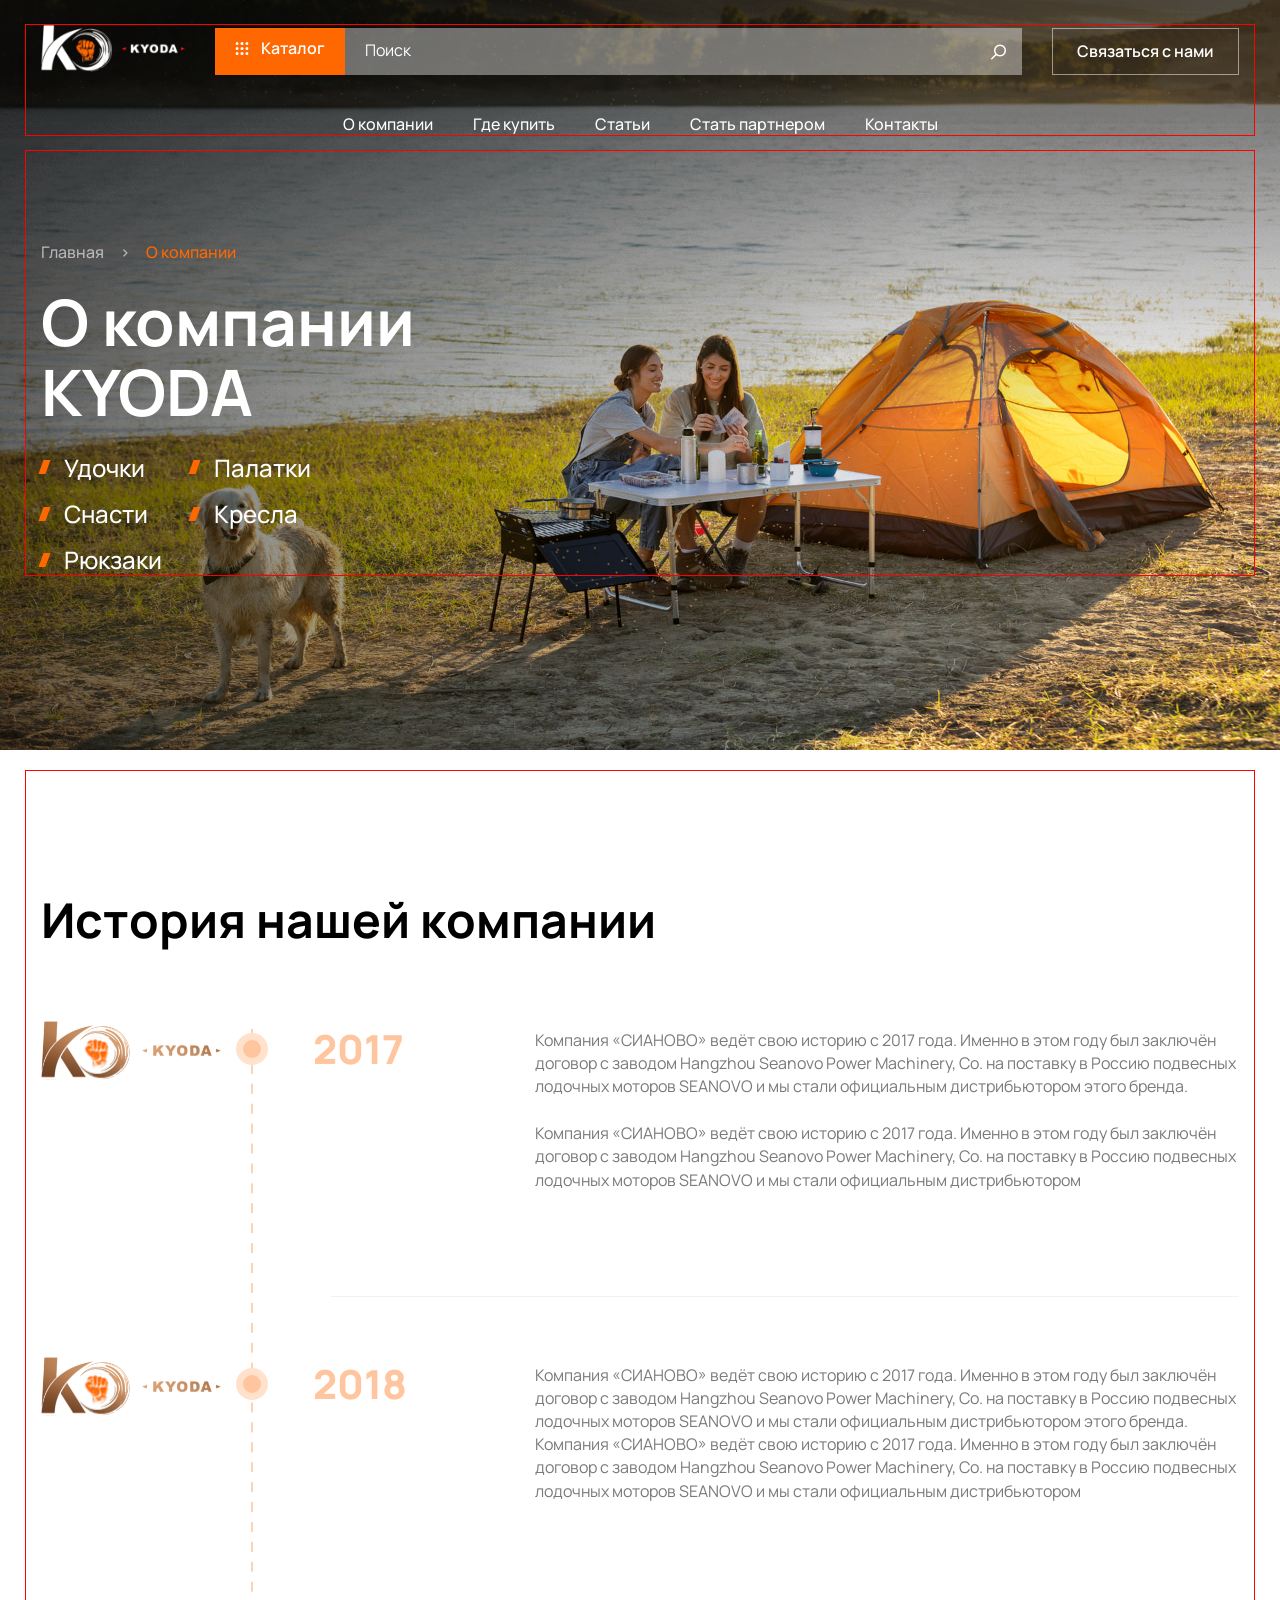
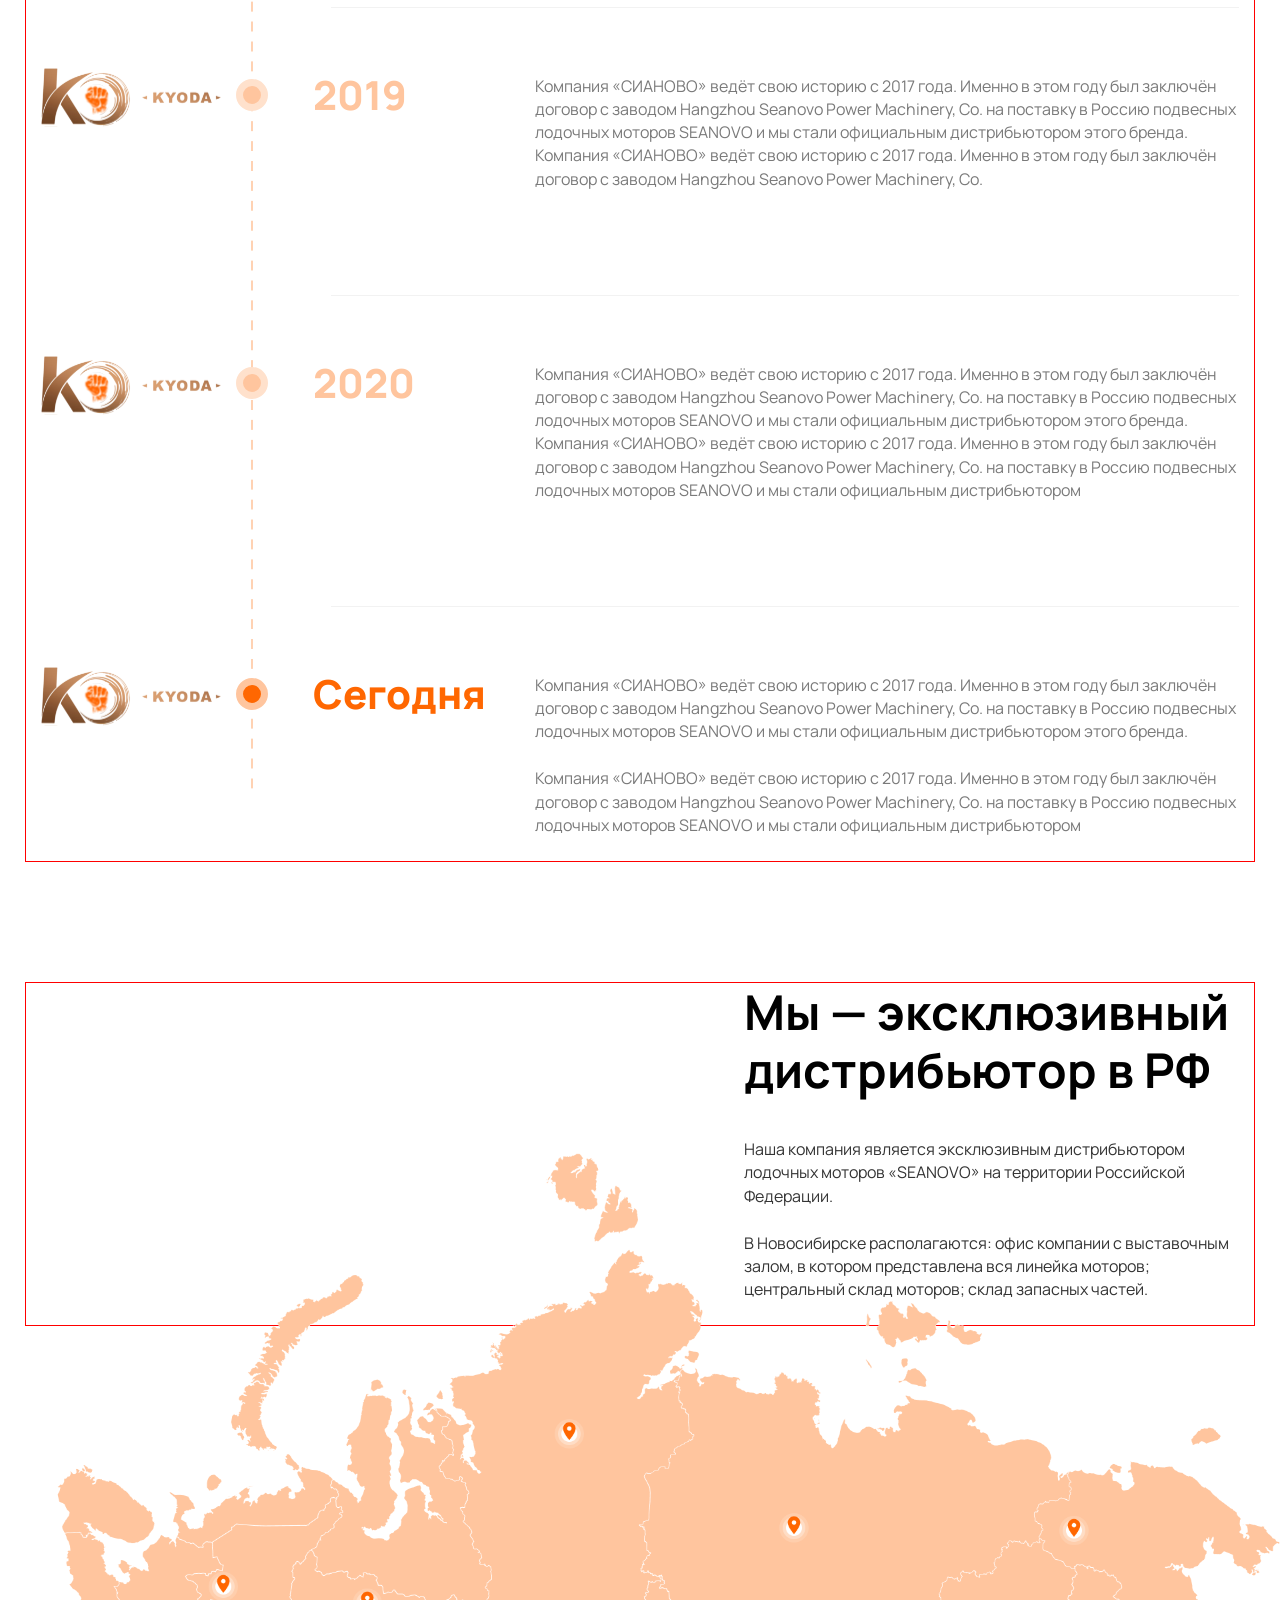
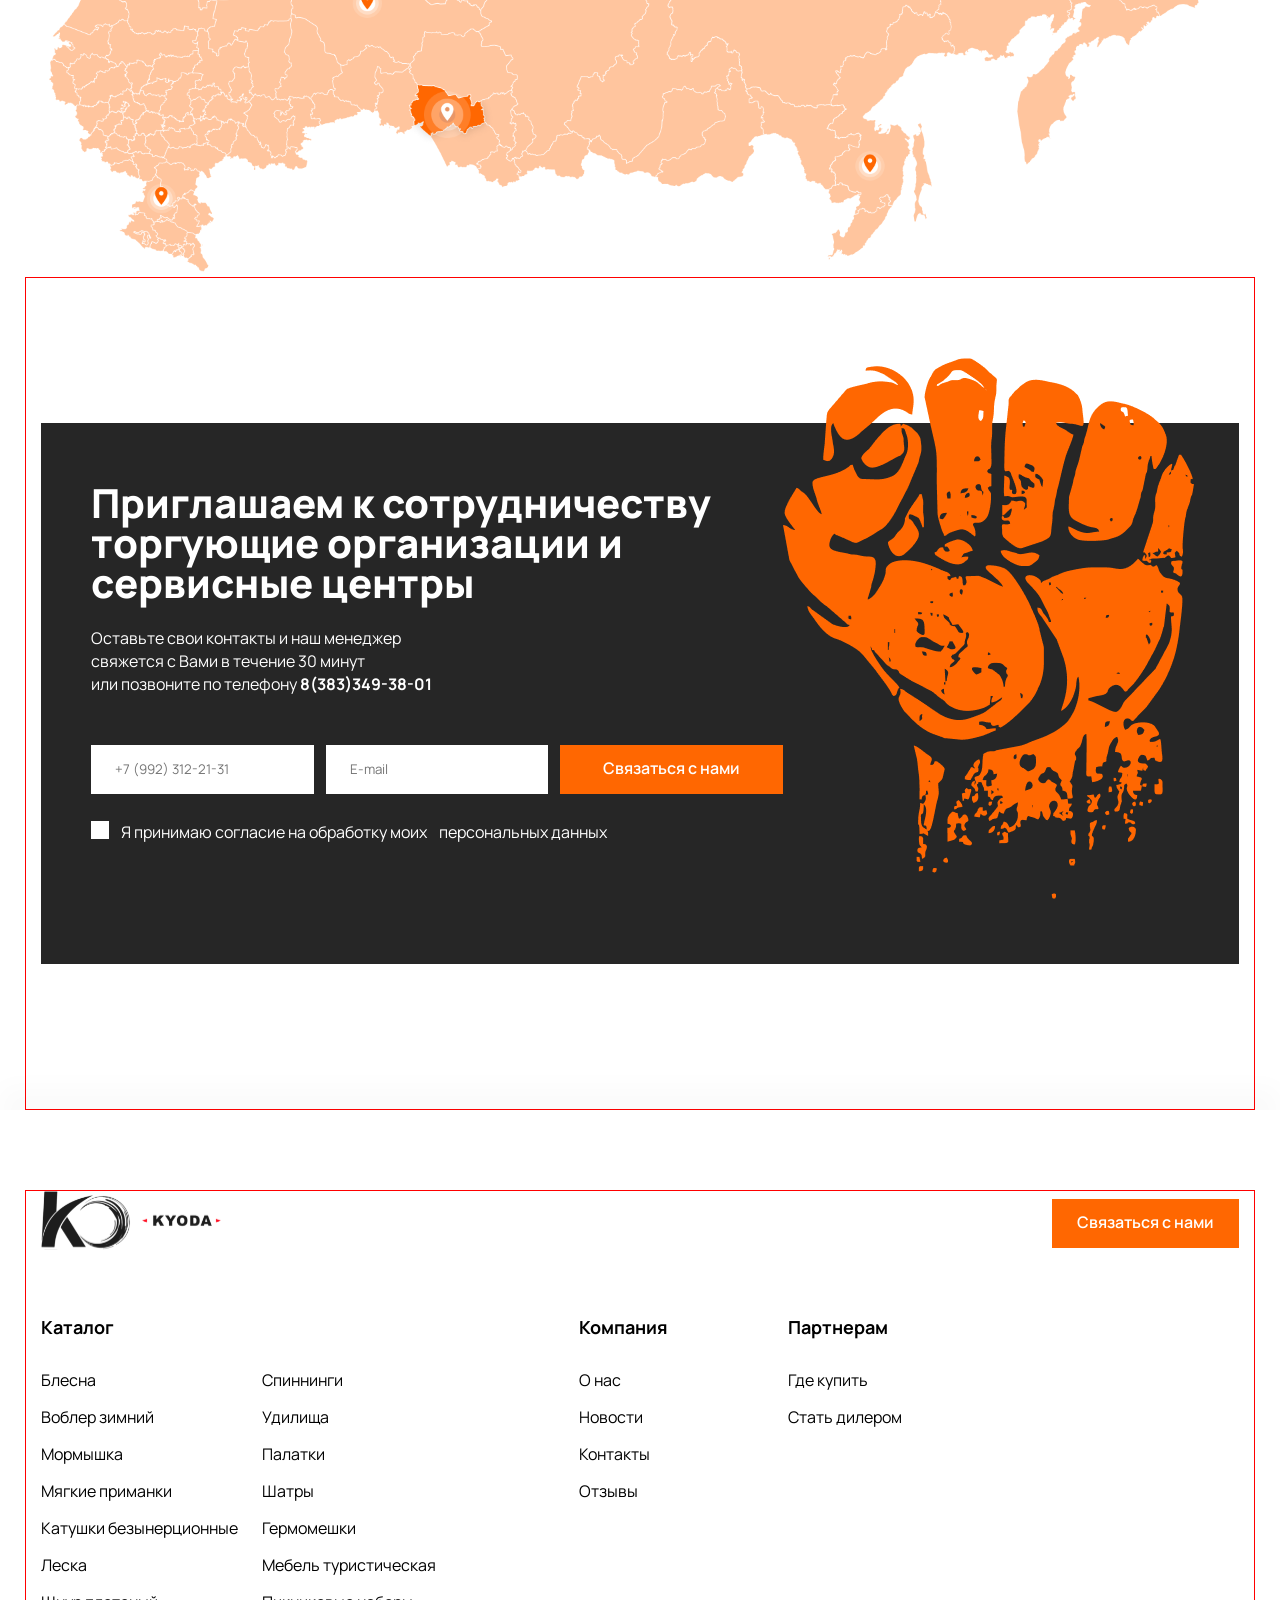
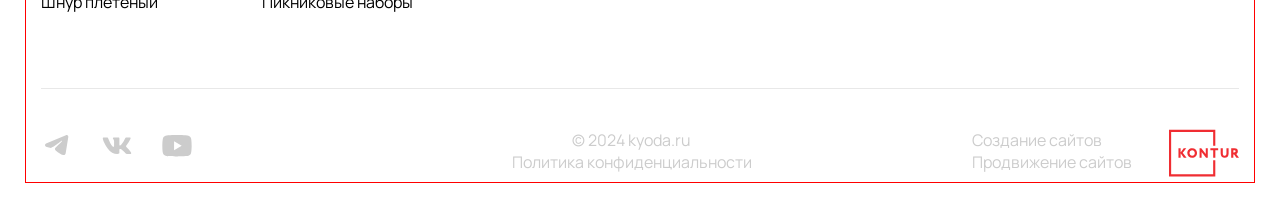
==== about.html @ bb8ae567 "creating places.html, adding filter components to products page, creating price range slider" ====
<!DOCTYPE html>
<html lang="ru">
<head>
    <meta charset="UTF-8">
    <meta name="viewport" content="width=device-width, initial-scale=1.0">
    <title>KYODA</title>
    <link rel="stylesheet" href="https://cdn.jsdelivr.net/npm/@fancyapps/ui@5.0/dist/fancybox/fancybox.css"/>
    <link rel="stylesheet" href="https://cdn.jsdelivr.net/npm/swiper@11/swiper-bundle.min.css"/>
    <link rel="stylesheet" href="styles/style.css">    
</head>
<body>
    <div class="layout">
        <header class="header">
            <div class="container">
                <div class="header-top">
                    <a href="index.html" class="logo">
                        <img src="/assets/icons/logo.svg" alt="logo">
                    </a>
                    <nav class="catalog-menu">
                        <ul>
                            <li>
                                <a href="catalog.html">
                                <svg xmlns="http://www.w3.org/2000/svg" width="14" height="14" viewBox="0 0 14 14" fill="none">
                                    <g clip-path="url(#clip0_1_472)">
                                    <circle cx="2" cy="2.5" r="1.5" fill="white"/>
                                    <circle cx="7" cy="2.5" r="1.5" fill="white"/>
                                    <circle cx="12" cy="2.5" r="1.5" fill="white"/>
                                    <circle cx="2" cy="7.5" r="1.5" fill="white"/>
                                    <circle cx="7" cy="7.5" r="1.5" fill="white"/>
                                    <circle cx="12" cy="7.5" r="1.5" fill="white"/>
                                    <circle cx="2" cy="12.5" r="1.5" fill="white"/>
                                    <circle cx="7" cy="12.5" r="1.5" fill="white"/>
                                    <circle cx="12" cy="12.5" r="1.5" fill="white"/>
                                    </g>
                                    <defs>
                                    <clipPath id="clip0_1_472">
                                    <rect width="13" height="14" fill="white" transform="translate(0.5)"/>
                                    </clipPath>
                                    </defs>
                                </svg>
                                Каталог
                                </a>
                            </li>
                        </ul>
                    </nav>
                    <form class="search">
                        <input type="text" name="search" placeholder="Поиск">
                        <button type="submit">
                            <svg xmlns="http://www.w3.org/2000/svg" width="19" height="18" viewBox="0 0 19 18" fill="none">
                                <path d="M2.75 16.75L7.25 12.25M16.25 8.5C16.25 9.18944 16.1142 9.87213 15.8504 10.5091C15.5865 11.146 15.1998 11.7248 14.7123 12.2123C14.2248 12.6998 13.646 13.0865 13.0091 13.3504C12.3721 13.6142 11.6894 13.75 11 13.75C10.3106 13.75 9.62787 13.6142 8.99091 13.3504C8.35395 13.0865 7.7752 12.6998 7.28769 12.2123C6.80018 11.7248 6.41347 11.146 6.14963 10.5091C5.88579 9.87213 5.75 9.18944 5.75 8.5C5.75 7.81056 5.88579 7.12787 6.14963 6.49091C6.41347 5.85395 6.80018 5.2752 7.28769 4.78769C7.7752 4.30018 8.35395 3.91347 8.99091 3.64963C9.62787 3.3858 10.3106 3.25 11 3.25C11.6894 3.25 12.3721 3.3858 13.0091 3.64963C13.646 3.91347 14.2248 4.30018 14.7123 4.78769C15.1998 5.2752 15.5865 5.85395 15.8504 6.49091C16.1142 7.12787 16.25 7.81056 16.25 8.5Z" stroke="white" stroke-width="1.5" stroke-linecap="round" stroke-linejoin="round"/>
                            </svg>
                        </button>
                    </form>
                    <a class="header_middle-btn btn" href="#" data-src="#feedback-popup" data-auto-focus="false" data-fancybox>Связаться с нами</a>
                    <div class="header-burger">
                        <span class="header-burger__line"></span>
                    </div>
                </div>
                <div class="header-bottom">
                    <nav class="menu">
                        <ul>
                            <li><a href="about.html">О компании</a></li>
                            <li><a href="places.html">Где купить</a></li>
                            <li><a href="default.html">Статьи</a></li>
                            <li><a href="partners.html">Стать партнером</a></li>
                            <li><a href="contacts.html">Контакты</a></li>
                        </ul>
                    </nav>
                </div>
            </div>
        </header>
        <main class="about">
            <section class="banner" style="background-image: url('/assets/imgs/about-banner.jpg')">
                <div class="overlay"></div>
                <div class="banner_content container">
                    <div class="breadcrumbs">
                        <a href="index.html">Главная</a>
                        <span> > </span>
                        <a href="about.html" class="active">О компании</a>
                    </div>
                    <div class="banner_info">
                        <h1>О компании KYODA</h1>
                        <div class="banner-list">
                            <ul>
                                <li>Удочки</li>
                                <li>Палатки</li>
                                <li>Снасти</li>
                                <li>Кресла</li>
                                <li>Рюкзаки</li>
                            </ul>
                        </div>
                    </div>
                </div>
            </section>   
            <section class="history container">
                    <h2>История нашей компании</h2>
                   <div class="history-list">
                    <div class="history-item-wrap">
                        <svg xmlns="http://www.w3.org/2000/svg" xmlns:xlink="http://www.w3.org/1999/xlink" width="180" height="59" viewBox="0 0 180 59" fill="none">
                            <mask id="mask0_1_2762" style="mask-type:alpha" maskUnits="userSpaceOnUse" x="0" y="0" width="180" height="59">
                                <rect width="180" height="58.75" fill="url(#pattern0_1_2762)"/>
                            </mask>
                            <g mask="url(#mask0_1_2762)">
                                <rect width="180" height="58.75" fill="#905218"/>
                                <rect x="172.5" width="7.5" height="58.75" fill="#FF0D21"/>
                                <rect x="100" width="7.5" height="58.75" fill="#FF0D21"/>
                                <rect width="189" height="56" fill="url(#pattern1_1_2762)"/>
                            </g>
                            <mask id="mask1_1_2762" style="mask-type:alpha" maskUnits="userSpaceOnUse" x="40" y="16" width="29" height="32">
                                <path d="M68.75 31.7566C68.75 40.5168 64.4089 47.5 55.7245 47.5C47.0401 47.5 40 40.8719 40 32.1117C40 23.3515 47.0401 16.25 55.7245 16.25C64.4089 16.25 68.5153 24.0033 68.75 31.7566Z" fill="#D9D9D9"/>
                            </mask>
                            <g mask="url(#mask1_1_2762)">
                                <rect x="-9.28589" y="-6.95068" width="112.77" height="82.1496" fill="url(#pattern2_1_2762)"/>
                            </g>
                            <defs>
                                <pattern id="pattern0_1_2762" patternContentUnits="objectBoundingBox" width="1" height="1">
                                    <use xlink:href="#image0_1_2762" transform="matrix(0.0014758 0 0 0.00451963 -0.0973604 -0.3125)"/>
                                </pattern>
                                <pattern id="pattern1_1_2762" patternContentUnits="objectBoundingBox" width="1" height="1">
                                    <use xlink:href="#image1_1_2762" transform="matrix(0.0013587 0 0 0.0045856 0 -0.554688)"/>
                                </pattern>
                                <pattern id="pattern2_1_2762" patternContentUnits="objectBoundingBox" width="1" height="1">
                                    <use xlink:href="#image2_1_2762" transform="matrix(0.00104967 0 0 0.00144092 -0.0043643 0)"/>
                                </pattern>
                                <image id="image0_1_2762" width="813" height="363" preserveAspectRatio="none" xlink:href="[data-uri]"/>
                                <image id="image1_1_2762" width="736" height="460" preserveAspectRatio="none" xlink:href="[data-uri]"/>
                                <image id="image2_1_2762" width="961" height="694" preserveAspectRatio="none" xlink:href="[data-uri]"/>
                            </defs>
                        </svg>
                        <div class="history-item">
                            <h3>2017</h3>
                            <div>
                                <p>Компания «СИАНОВО» ведёт свою историю с 2017 года. Именно в этом году был заключён договор с заводом Hangzhou Seanovo Power Machinery, Co. на поставку в Россию подвесных лодочных моторов SEANOVO и мы стали официальным дистрибьютором этого бренда.</p>
                                <p>Компания «СИАНОВО» ведёт свою историю с 2017 года. Именно в этом году был заключён договор с заводом Hangzhou Seanovo Power Machinery, Co. на поставку в Россию подвесных лодочных моторов SEANOVO и мы стали официальным дистрибьютором</p>
                            </div>
                        </div>
                    </div>   
                    <div class="history-item-wrap">
                        <svg xmlns="http://www.w3.org/2000/svg" xmlns:xlink="http://www.w3.org/1999/xlink" width="180" height="59" viewBox="0 0 180 59" fill="none">
                            <mask id="mask0_1_2762" style="mask-type:alpha" maskUnits="userSpaceOnUse" x="0" y="0" width="180" height="59">
                                <rect width="180" height="58.75" fill="url(#pattern0_1_2762)"/>
                            </mask>
                            <g mask="url(#mask0_1_2762)">
                                <rect width="180" height="58.75" fill="#905218"/>
                                <rect x="172.5" width="7.5" height="58.75" fill="#FF0D21"/>
                                <rect x="100" width="7.5" height="58.75" fill="#FF0D21"/>
                                <rect width="189" height="56" fill="url(#pattern1_1_2762)"/>
                            </g>
                            <mask id="mask1_1_2762" style="mask-type:alpha" maskUnits="userSpaceOnUse" x="40" y="16" width="29" height="32">
                                <path d="M68.75 31.7566C68.75 40.5168 64.4089 47.5 55.7245 47.5C47.0401 47.5 40 40.8719 40 32.1117C40 23.3515 47.0401 16.25 55.7245 16.25C64.4089 16.25 68.5153 24.0033 68.75 31.7566Z" fill="#D9D9D9"/>
                            </mask>
                            <g mask="url(#mask1_1_2762)">
                                <rect x="-9.28589" y="-6.95068" width="112.77" height="82.1496" fill="url(#pattern2_1_2762)"/>
                            </g>
                            <defs>
                                <pattern id="pattern0_1_2762" patternContentUnits="objectBoundingBox" width="1" height="1">
                                    <use xlink:href="#image0_1_2762" transform="matrix(0.0014758 0 0 0.00451963 -0.0973604 -0.3125)"/>
                                </pattern>
                                <pattern id="pattern1_1_2762" patternContentUnits="objectBoundingBox" width="1" height="1">
                                    <use xlink:href="#image1_1_2762" transform="matrix(0.0013587 0 0 0.0045856 0 -0.554688)"/>
                                </pattern>
                                <pattern id="pattern2_1_2762" patternContentUnits="objectBoundingBox" width="1" height="1">
                                    <use xlink:href="#image2_1_2762" transform="matrix(0.00104967 0 0 0.00144092 -0.0043643 0)"/>
                                </pattern>
                                <image id="image0_1_2762" width="813" height="363" preserveAspectRatio="none" xlink:href="[data-uri]"/>
                                <image id="image1_1_2762" width="736" height="460" preserveAspectRatio="none" xlink:href="[data-uri]"/>
                                <image id="image2_1_2762" width="961" height="694" preserveAspectRatio="none" xlink:href="[data-uri]"/>
                            </defs>
                        </svg>
                        <div class="history-item">
                            <h3>2018</h3>
                            <div>
                                <p>Компания «СИАНОВО» ведёт свою историю с 2017 года. Именно в этом году был заключён договор с заводом Hangzhou Seanovo Power Machinery, Co. на поставку в Россию подвесных лодочных моторов SEANOVO и мы стали официальным дистрибьютором этого бренда. Компания «СИАНОВО» ведёт свою историю с 2017 года. Именно в этом году был заключён договор с заводом Hangzhou Seanovo Power Machinery, Co. на поставку в Россию подвесных лодочных моторов SEANOVO и мы стали официальным дистрибьютором</p>
                            </div>
                        </div>
                    </div>   
                    <div class="history-item-wrap">
                        <svg xmlns="http://www.w3.org/2000/svg" xmlns:xlink="http://www.w3.org/1999/xlink" width="180" height="59" viewBox="0 0 180 59" fill="none">
                            <mask id="mask0_1_2762" style="mask-type:alpha" maskUnits="userSpaceOnUse" x="0" y="0" width="180" height="59">
                                <rect width="180" height="58.75" fill="url(#pattern0_1_2762)"/>
                            </mask>
                            <g mask="url(#mask0_1_2762)">
                                <rect width="180" height="58.75" fill="#905218"/>
                                <rect x="172.5" width="7.5" height="58.75" fill="#FF0D21"/>
                                <rect x="100" width="7.5" height="58.75" fill="#FF0D21"/>
                                <rect width="189" height="56" fill="url(#pattern1_1_2762)"/>
                            </g>
                            <mask id="mask1_1_2762" style="mask-type:alpha" maskUnits="userSpaceOnUse" x="40" y="16" width="29" height="32">
                                <path d="M68.75 31.7566C68.75 40.5168 64.4089 47.5 55.7245 47.5C47.0401 47.5 40 40.8719 40 32.1117C40 23.3515 47.0401 16.25 55.7245 16.25C64.4089 16.25 68.5153 24.0033 68.75 31.7566Z" fill="#D9D9D9"/>
                            </mask>
                            <g mask="url(#mask1_1_2762)">
                                <rect x="-9.28589" y="-6.95068" width="112.77" height="82.1496" fill="url(#pattern2_1_2762)"/>
                            </g>
                            <defs>
                                <pattern id="pattern0_1_2762" patternContentUnits="objectBoundingBox" width="1" height="1">
                                    <use xlink:href="#image0_1_2762" transform="matrix(0.0014758 0 0 0.00451963 -0.0973604 -0.3125)"/>
                                </pattern>
                                <pattern id="pattern1_1_2762" patternContentUnits="objectBoundingBox" width="1" height="1">
                                    <use xlink:href="#image1_1_2762" transform="matrix(0.0013587 0 0 0.0045856 0 -0.554688)"/>
                                </pattern>
                                <pattern id="pattern2_1_2762" patternContentUnits="objectBoundingBox" width="1" height="1">
                                    <use xlink:href="#image2_1_2762" transform="matrix(0.00104967 0 0 0.00144092 -0.0043643 0)"/>
                                </pattern>
                                <image id="image0_1_2762" width="813" height="363" preserveAspectRatio="none" xlink:href="[data-uri]"/>
                                <image id="image1_1_2762" width="736" height="460" preserveAspectRatio="none" xlink:href="[data-uri]"/>
                                <image id="image2_1_2762" width="961" height="694" preserveAspectRatio="none" xlink:href="[data-uri]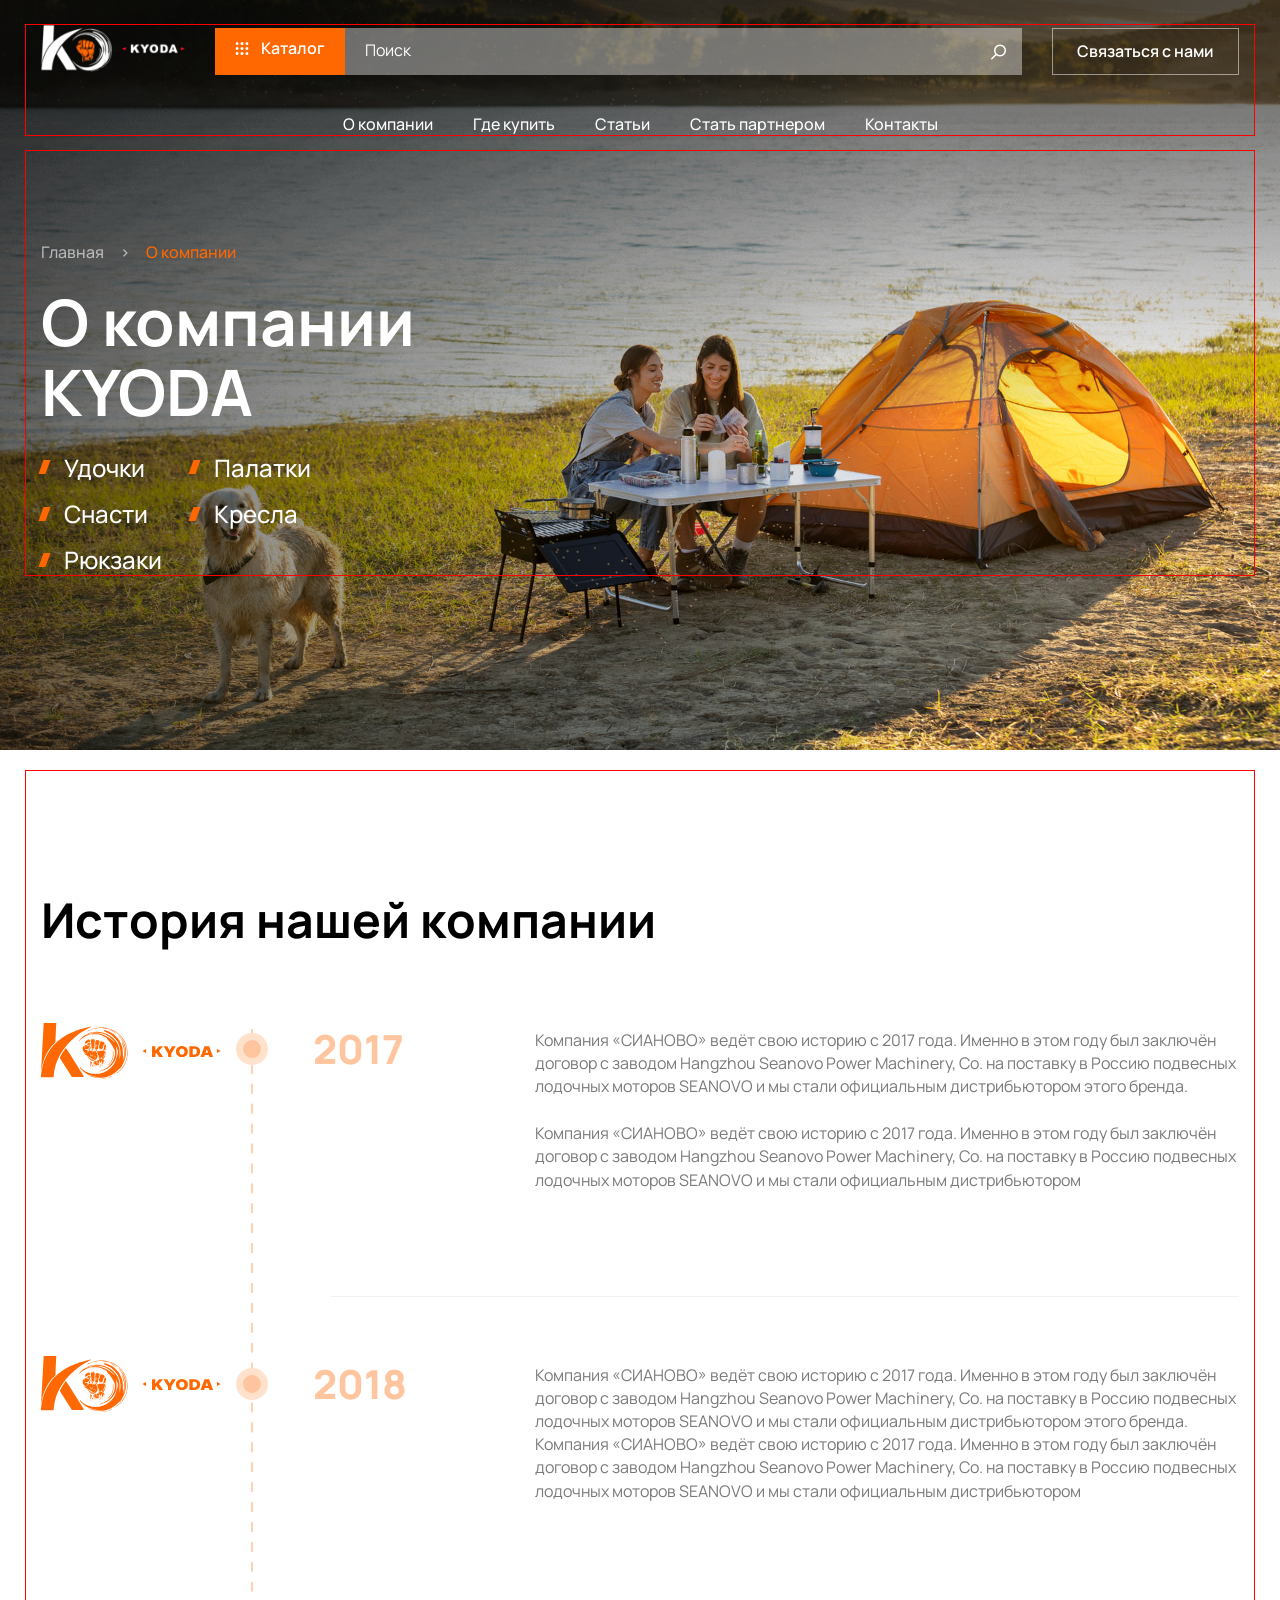
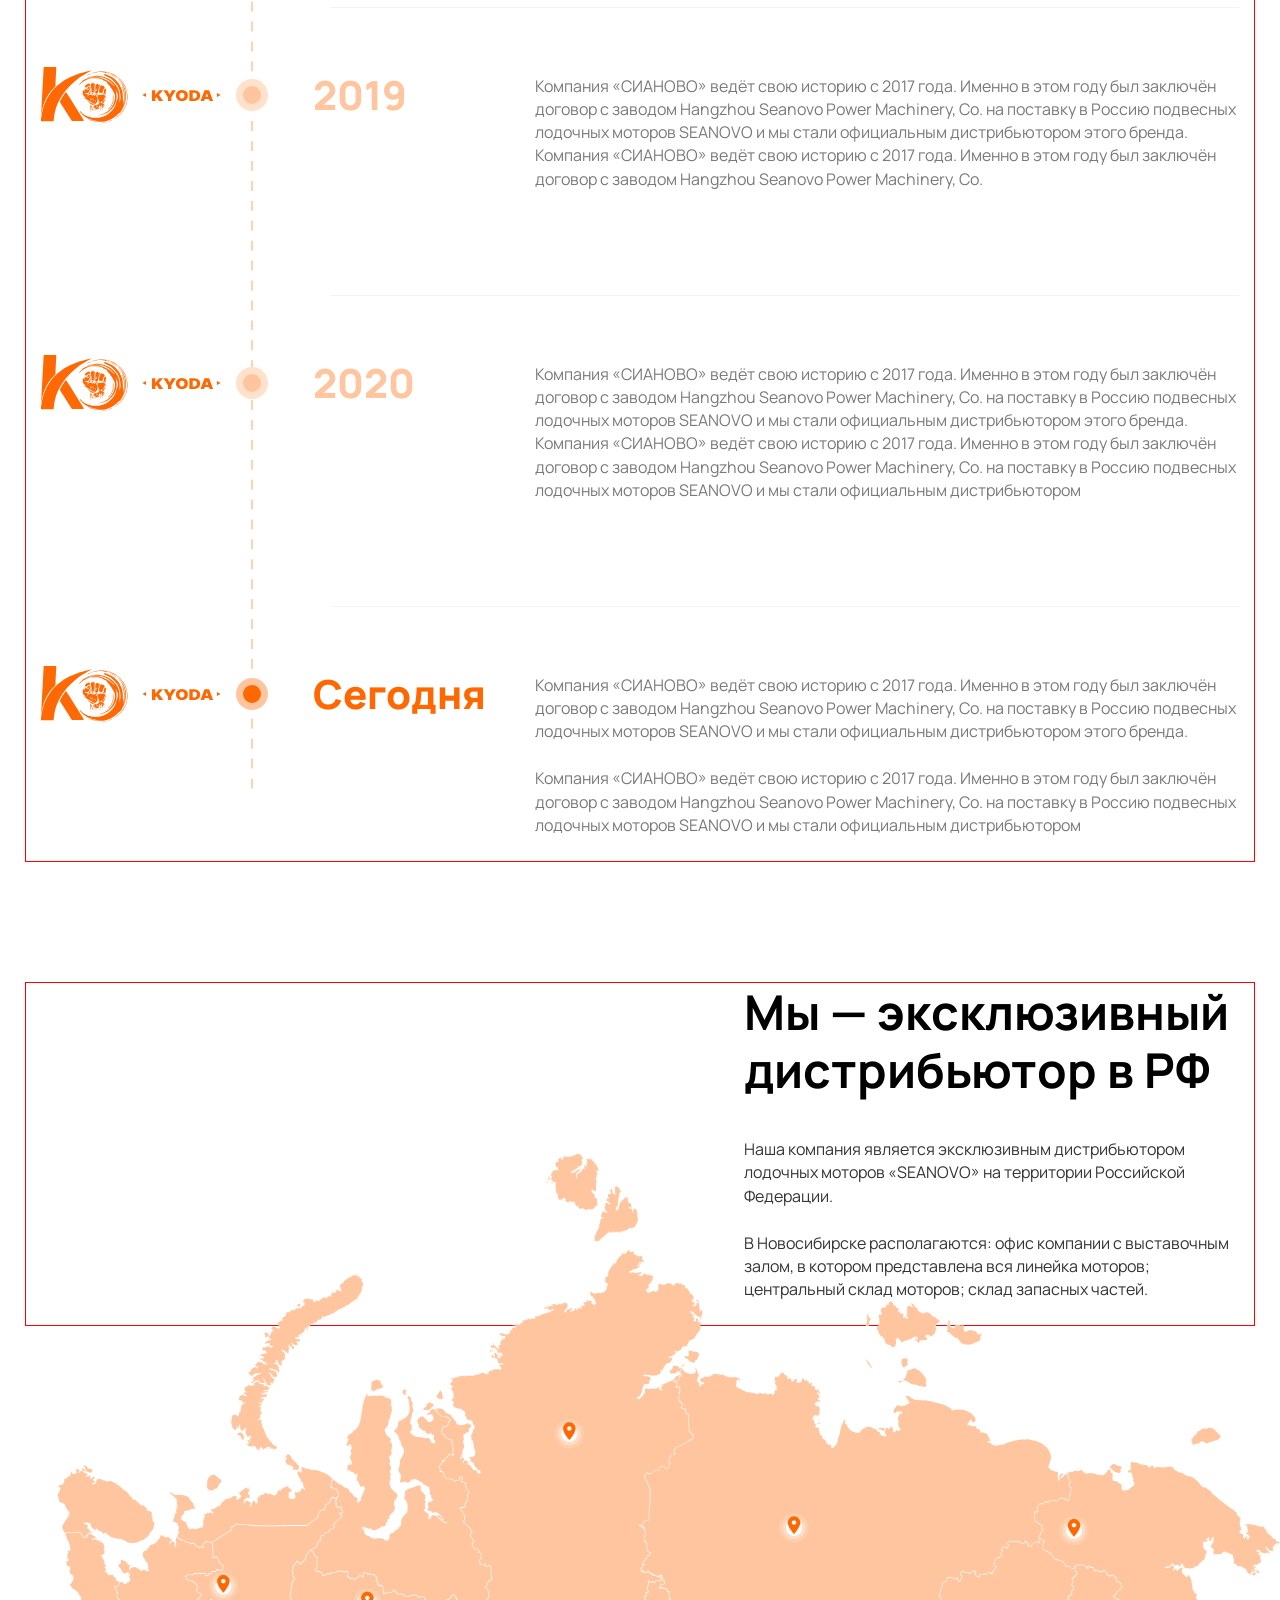
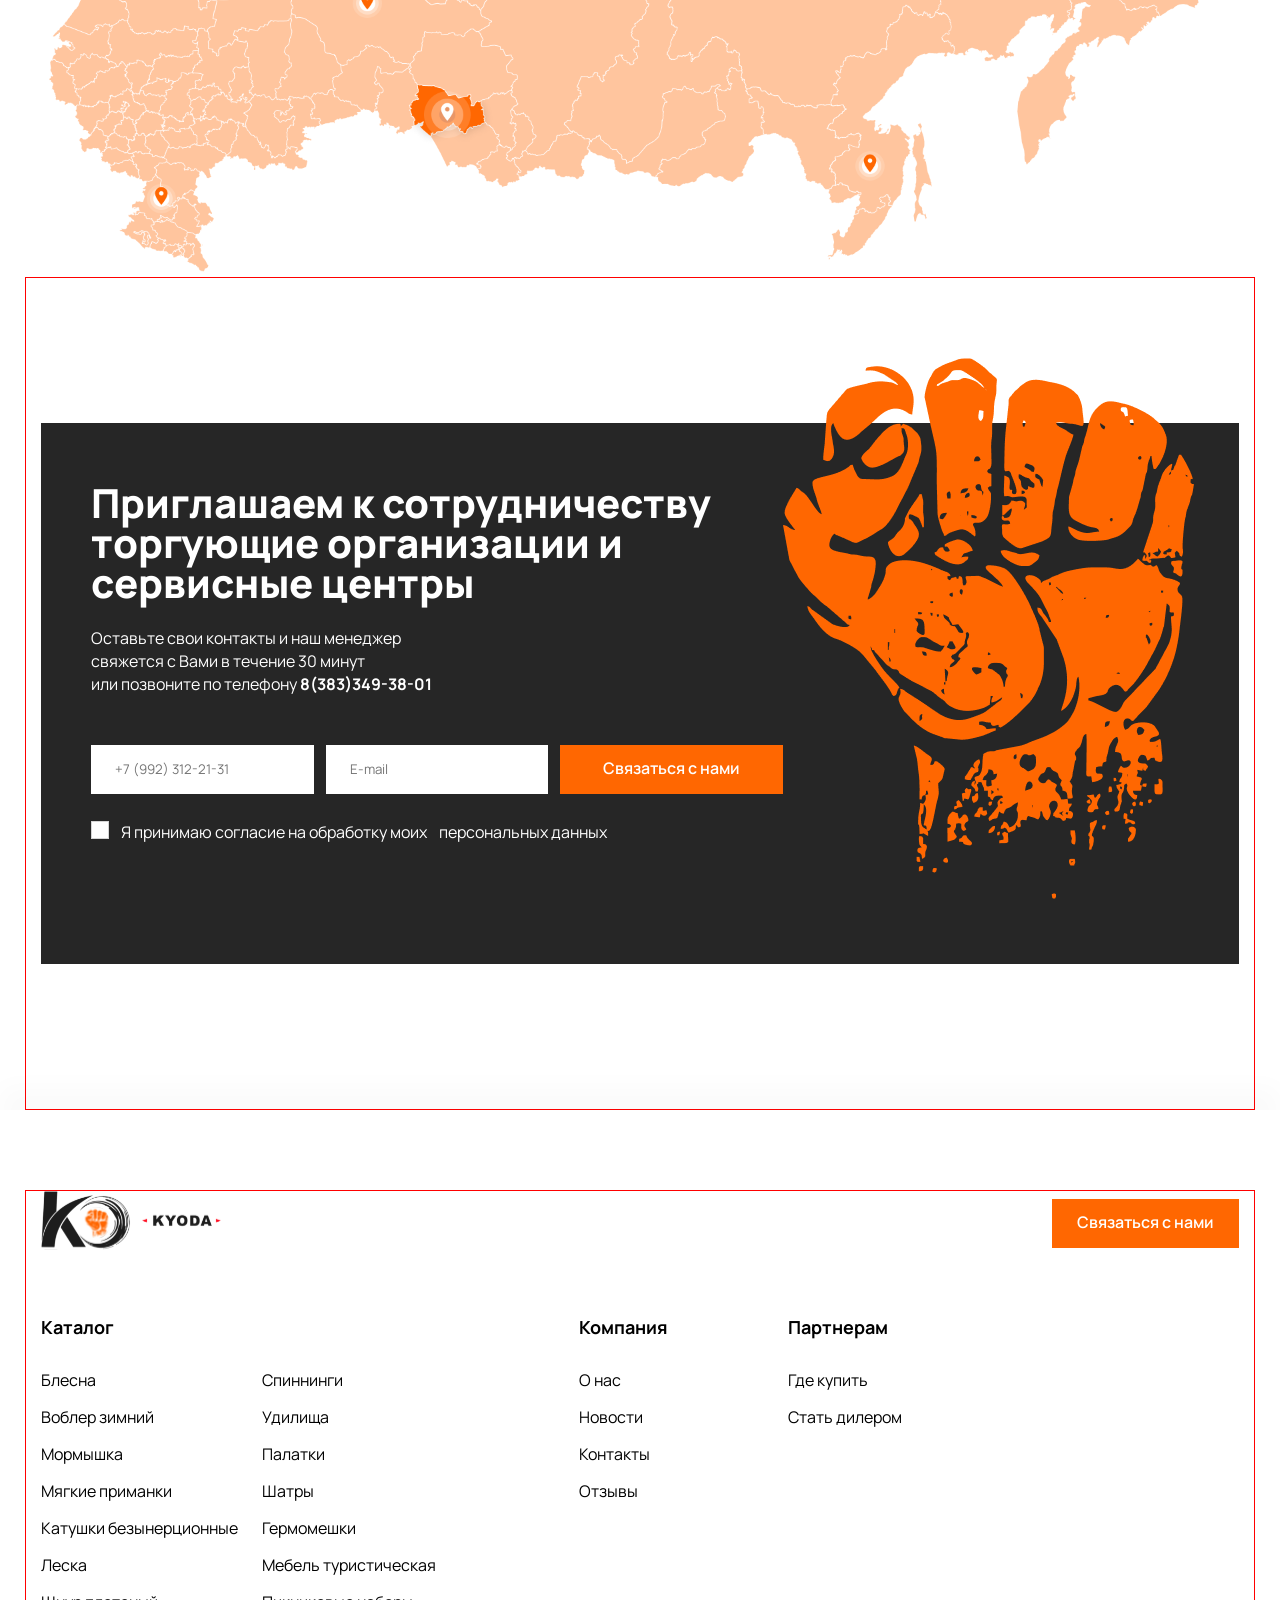
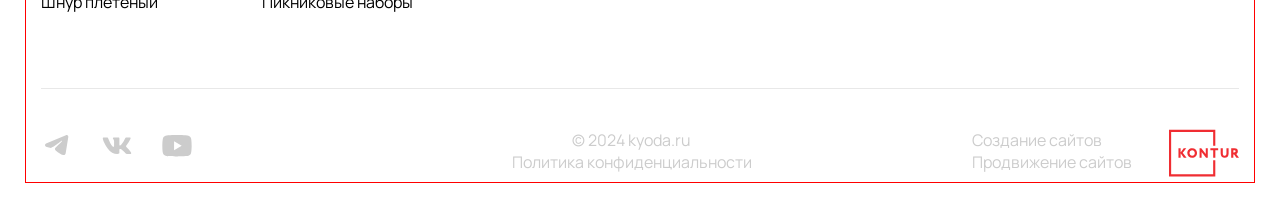
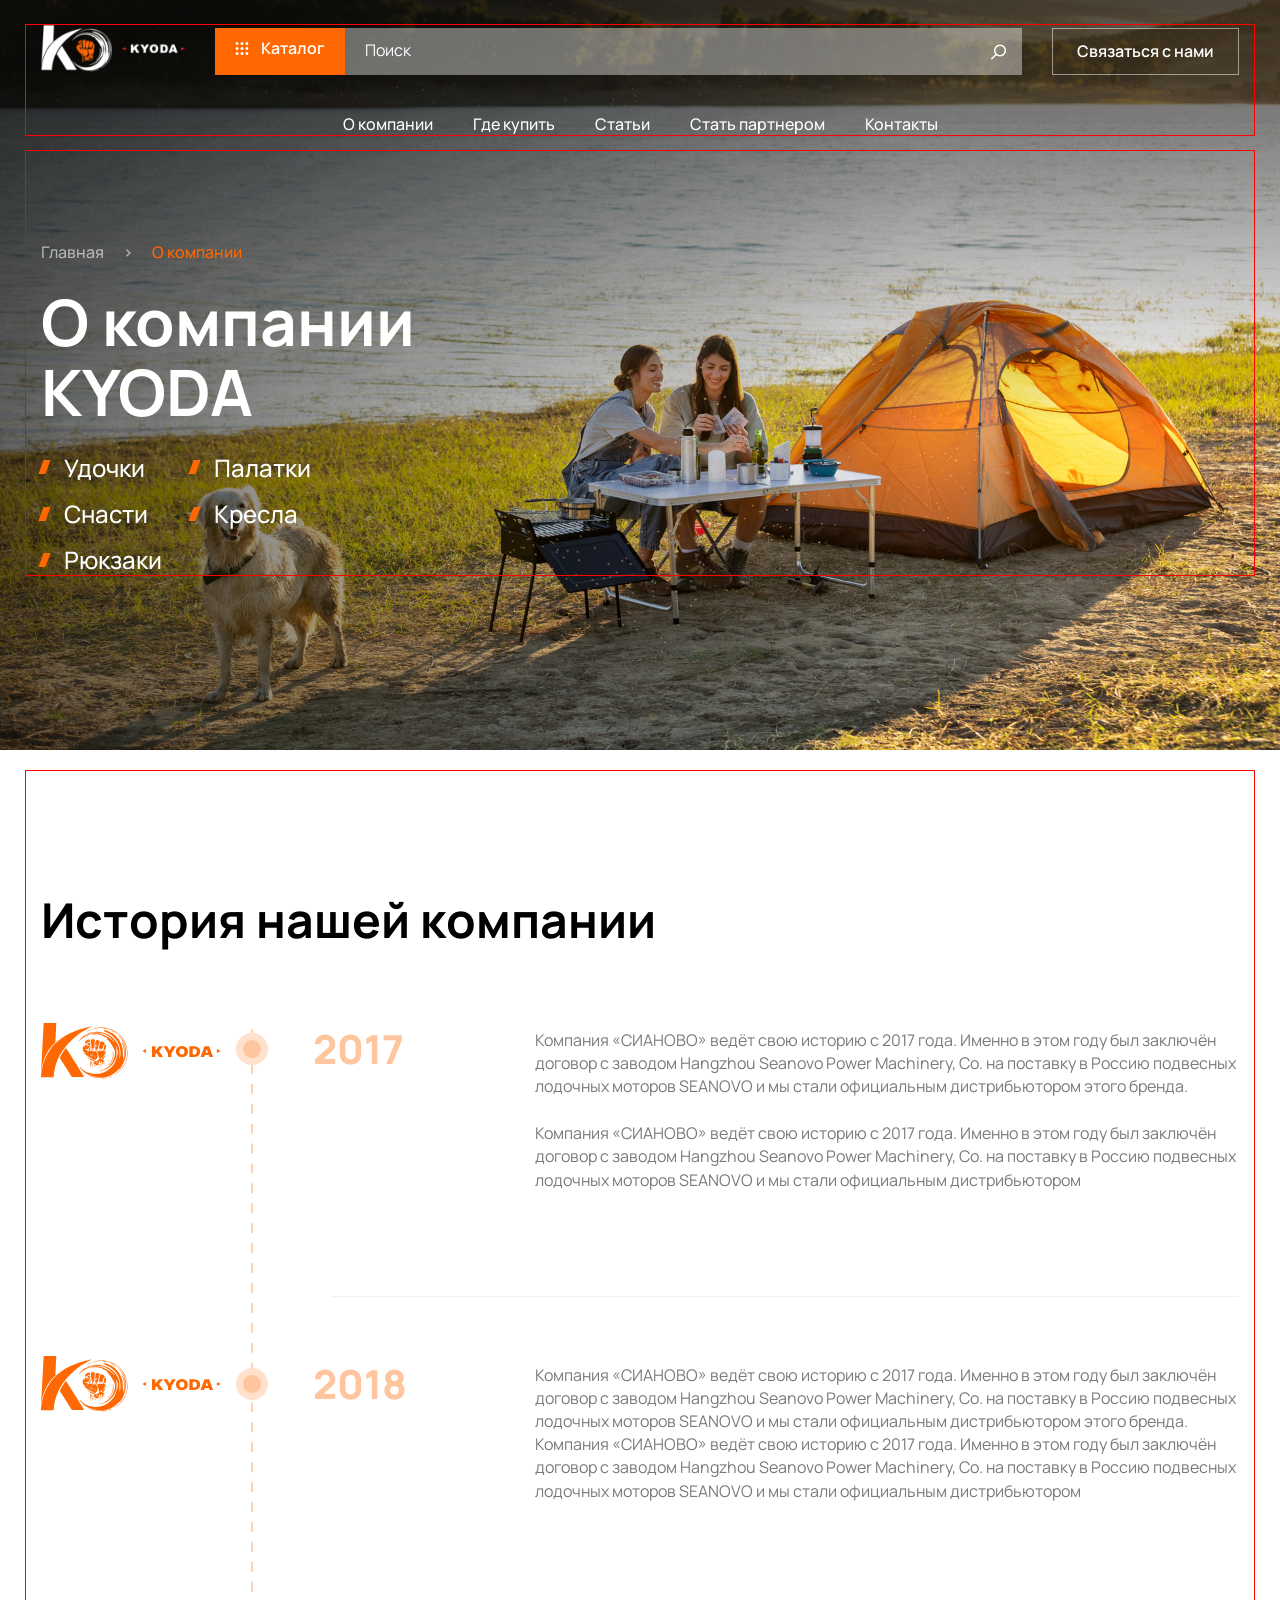
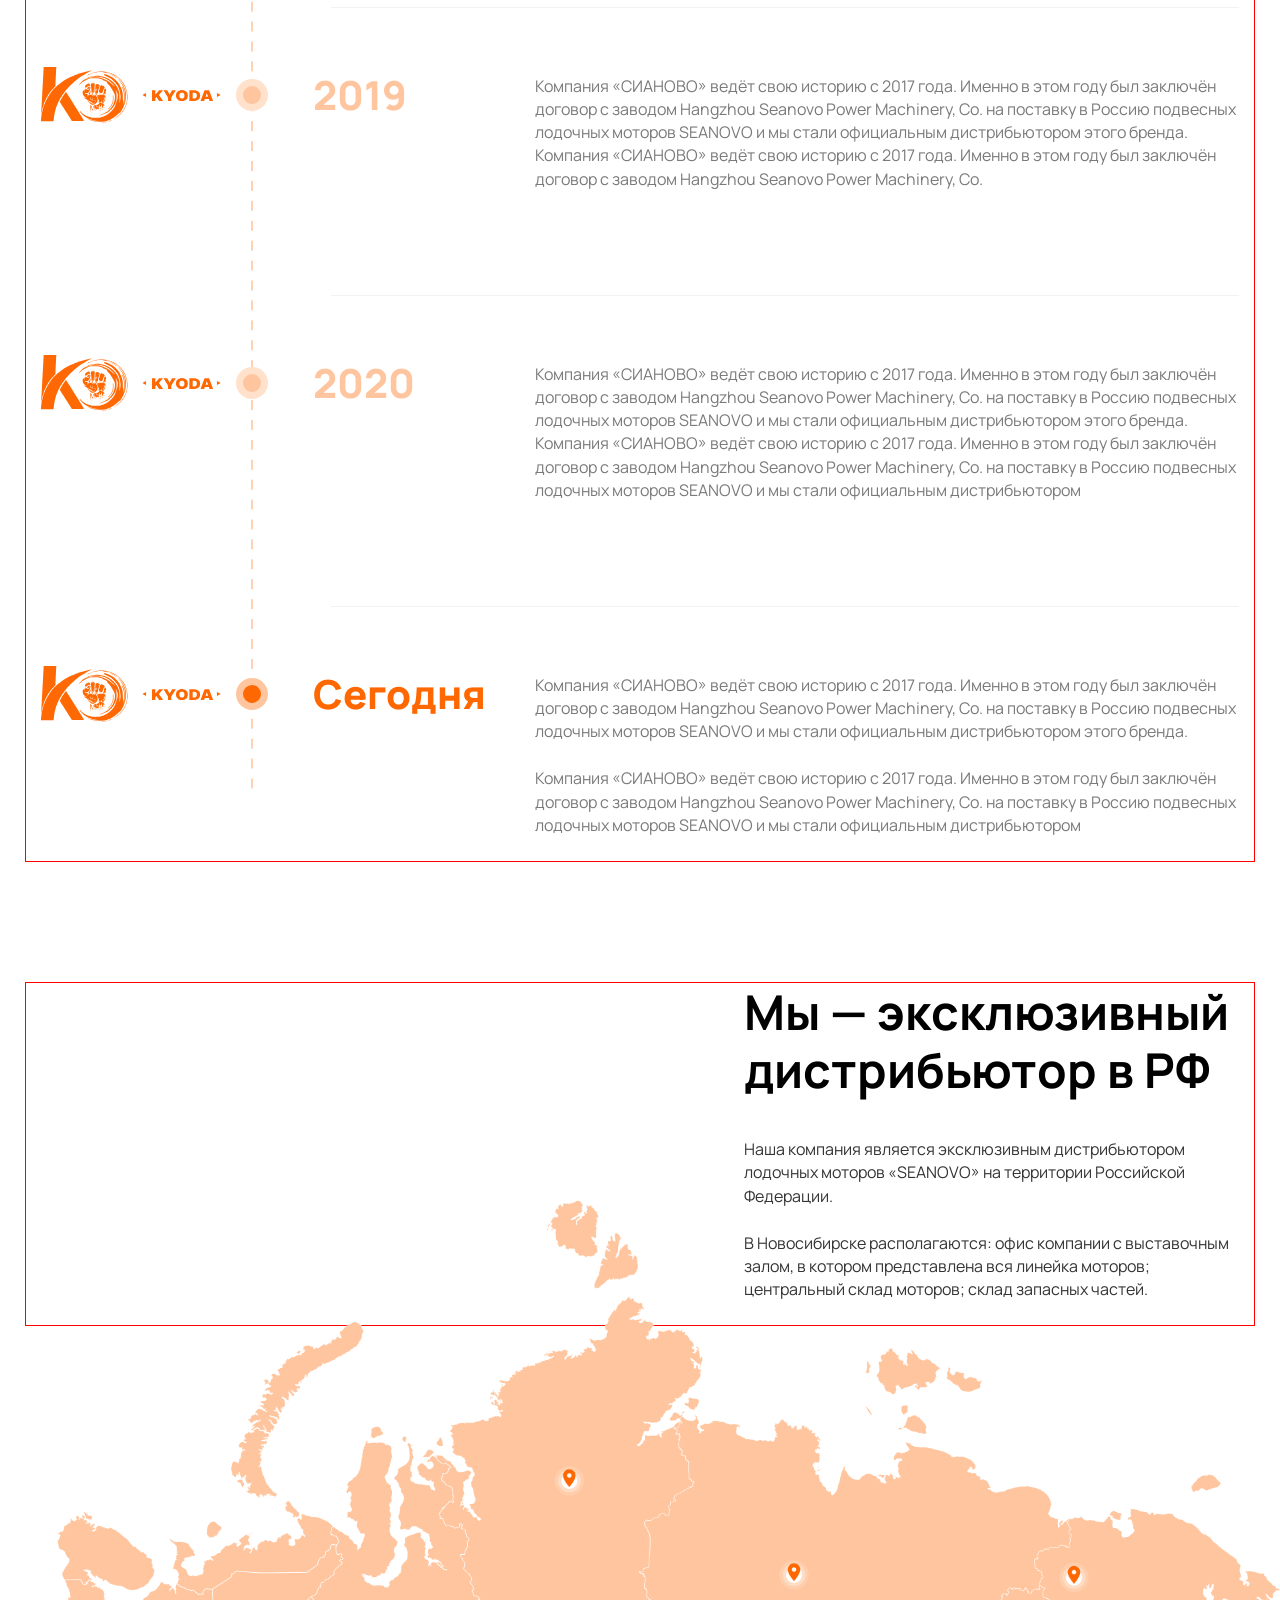
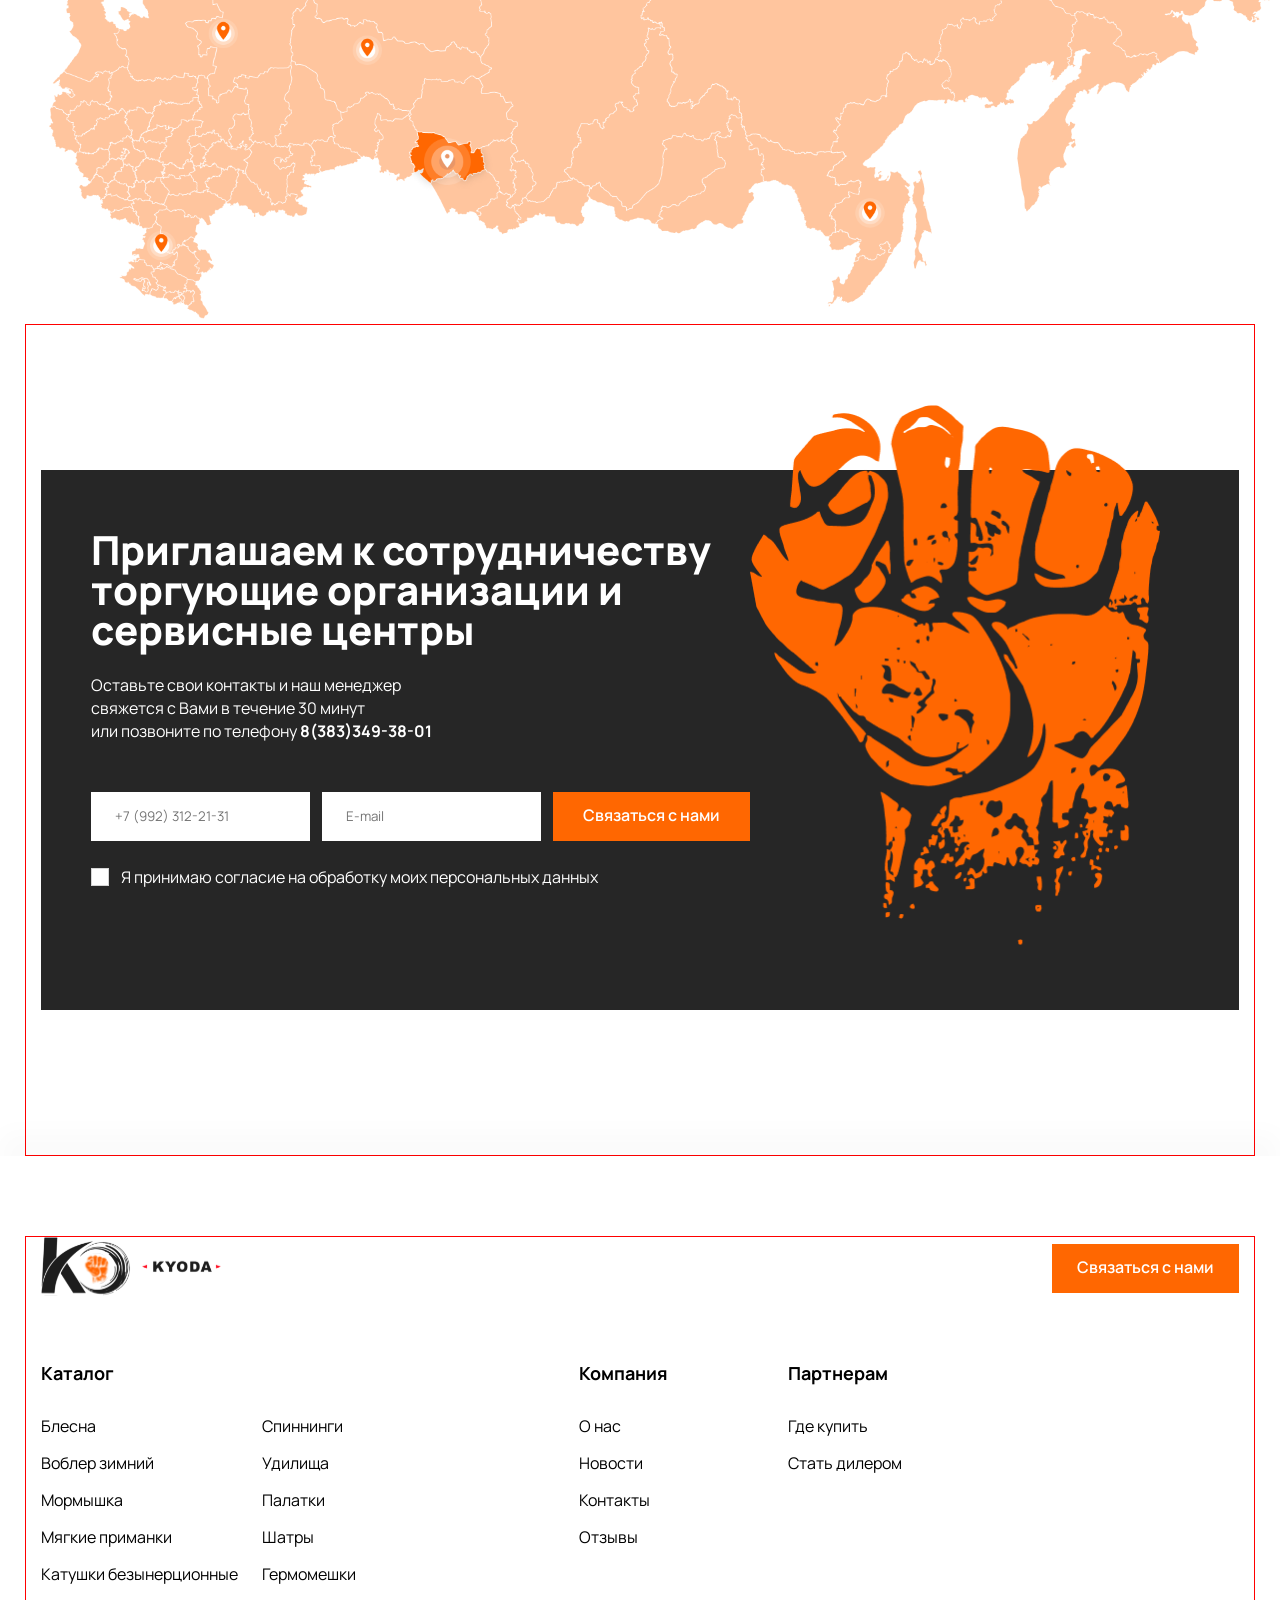
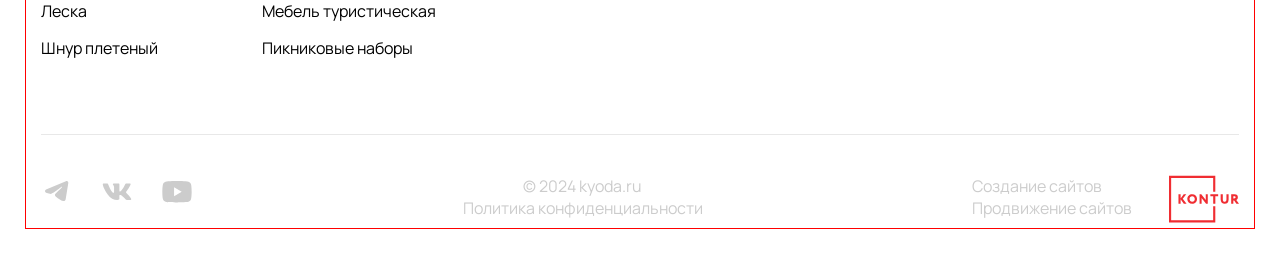
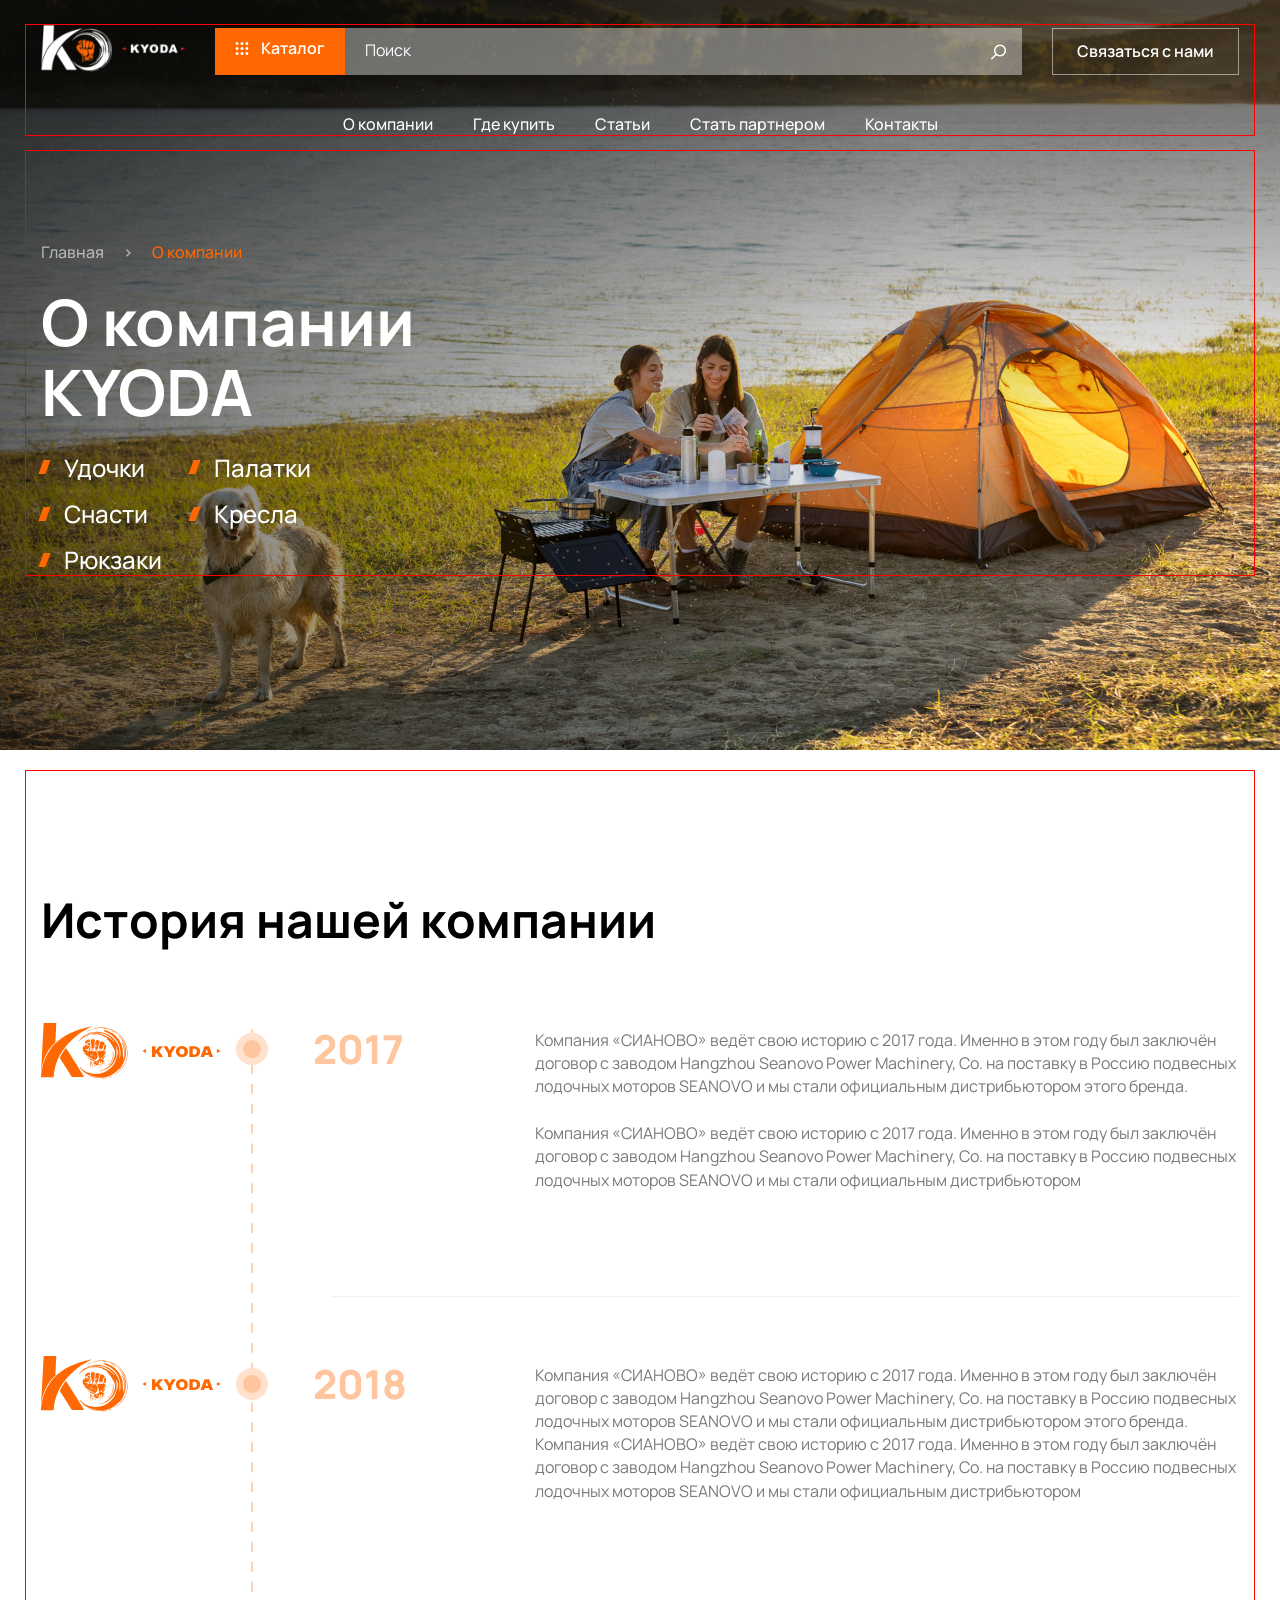
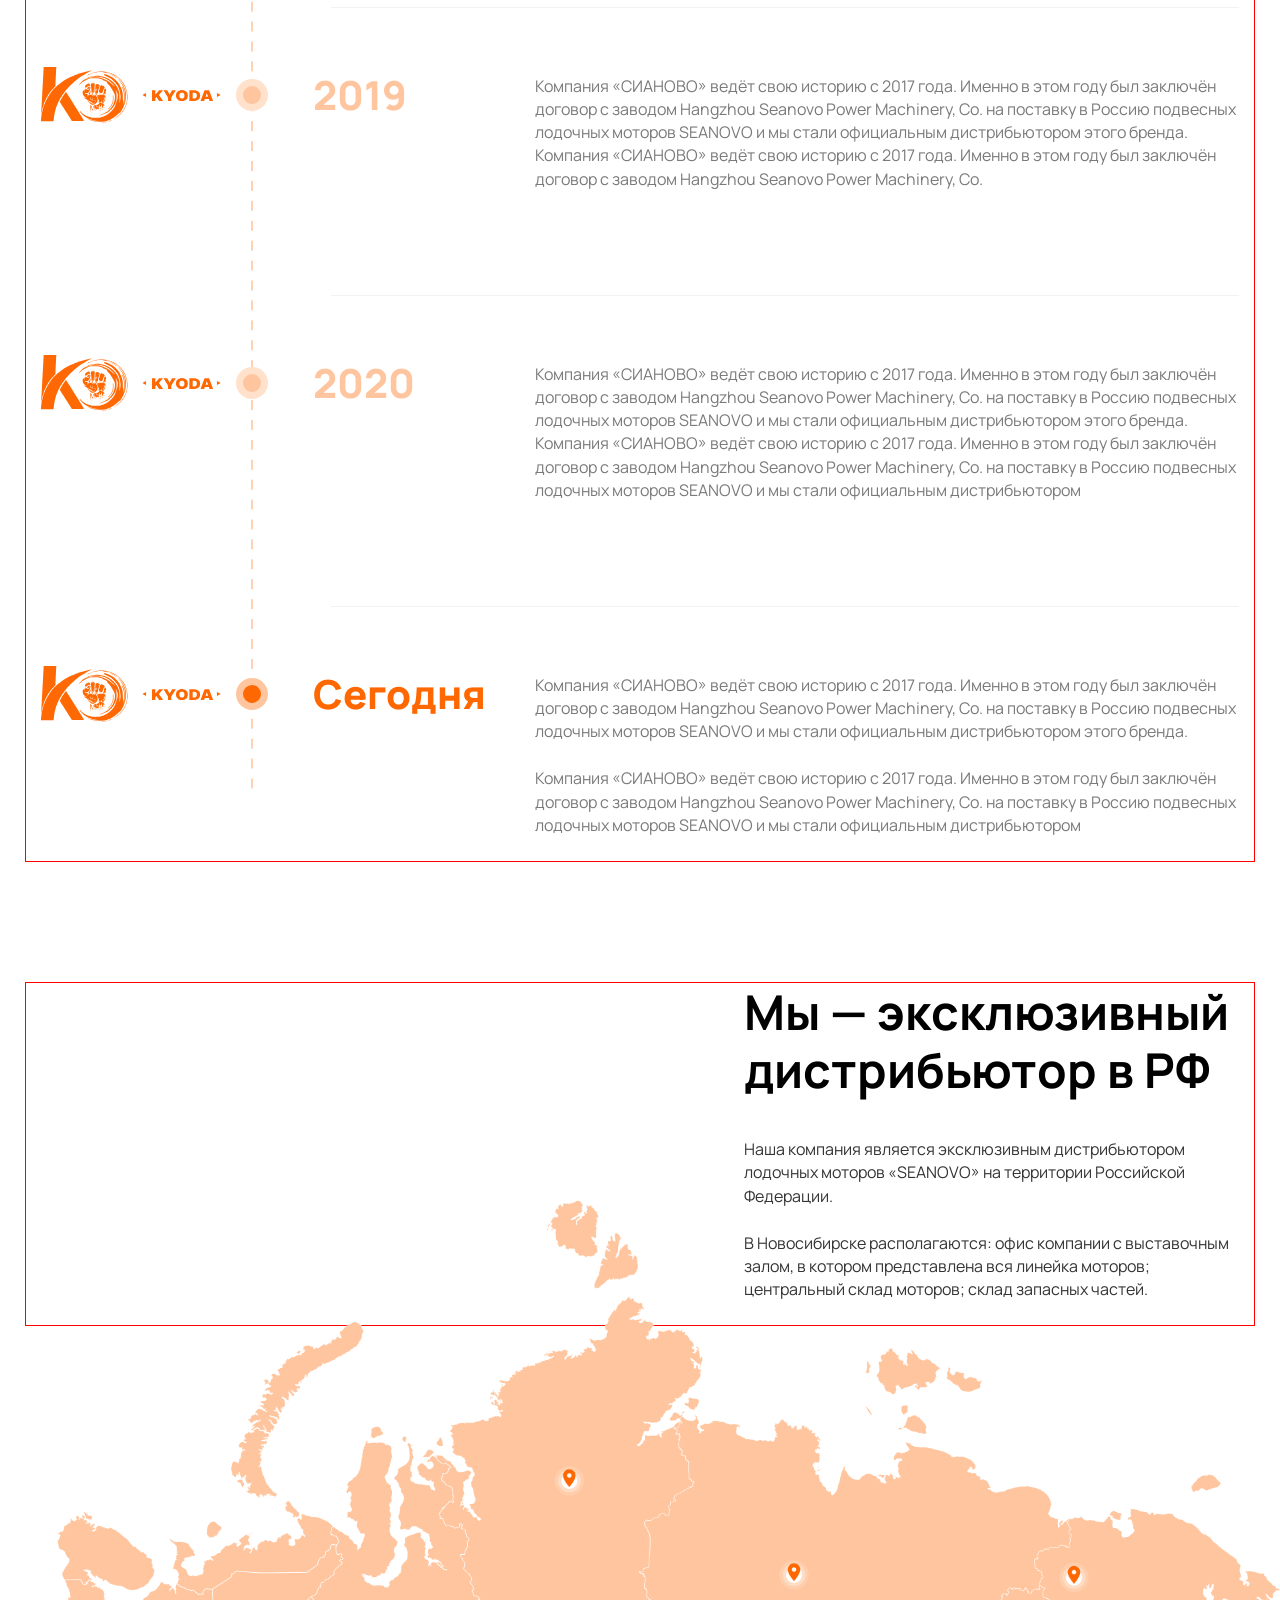
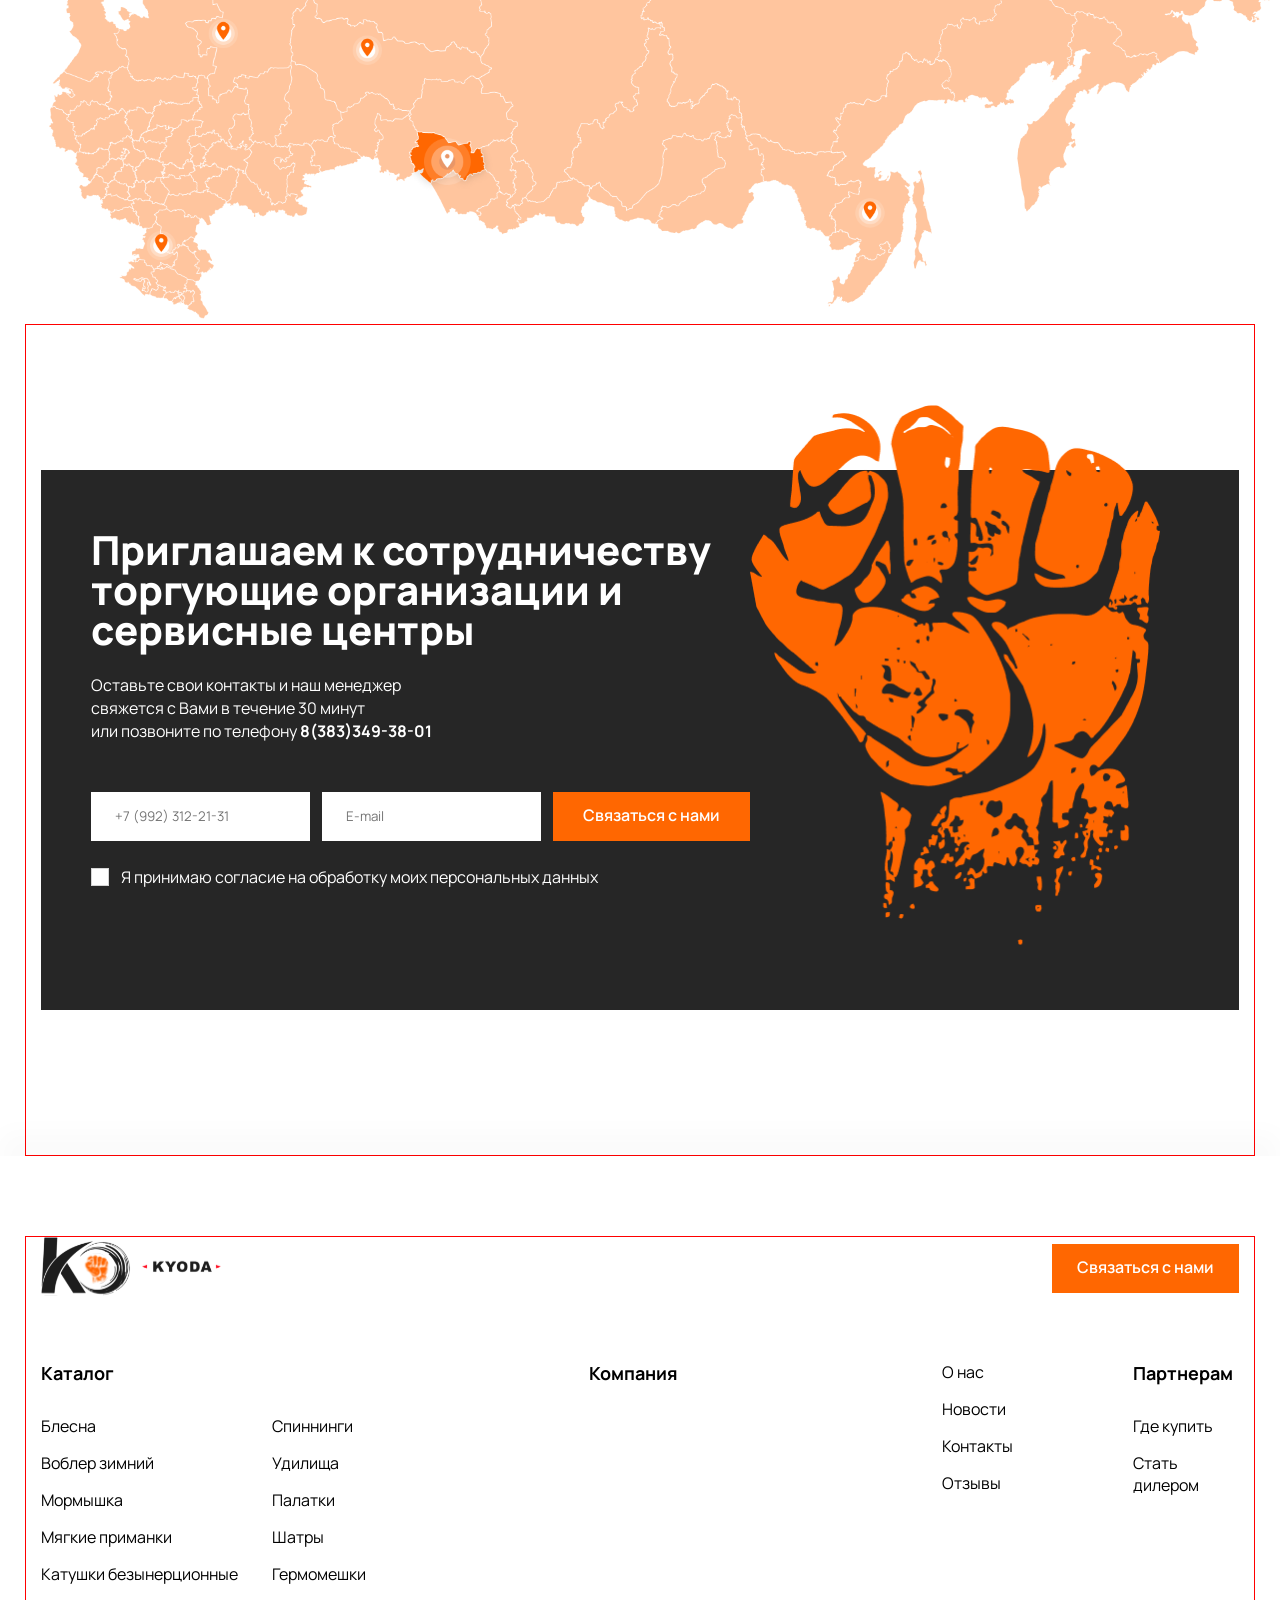
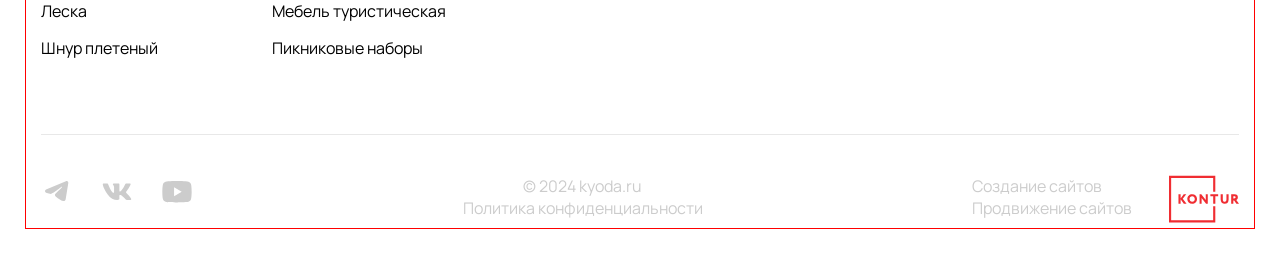
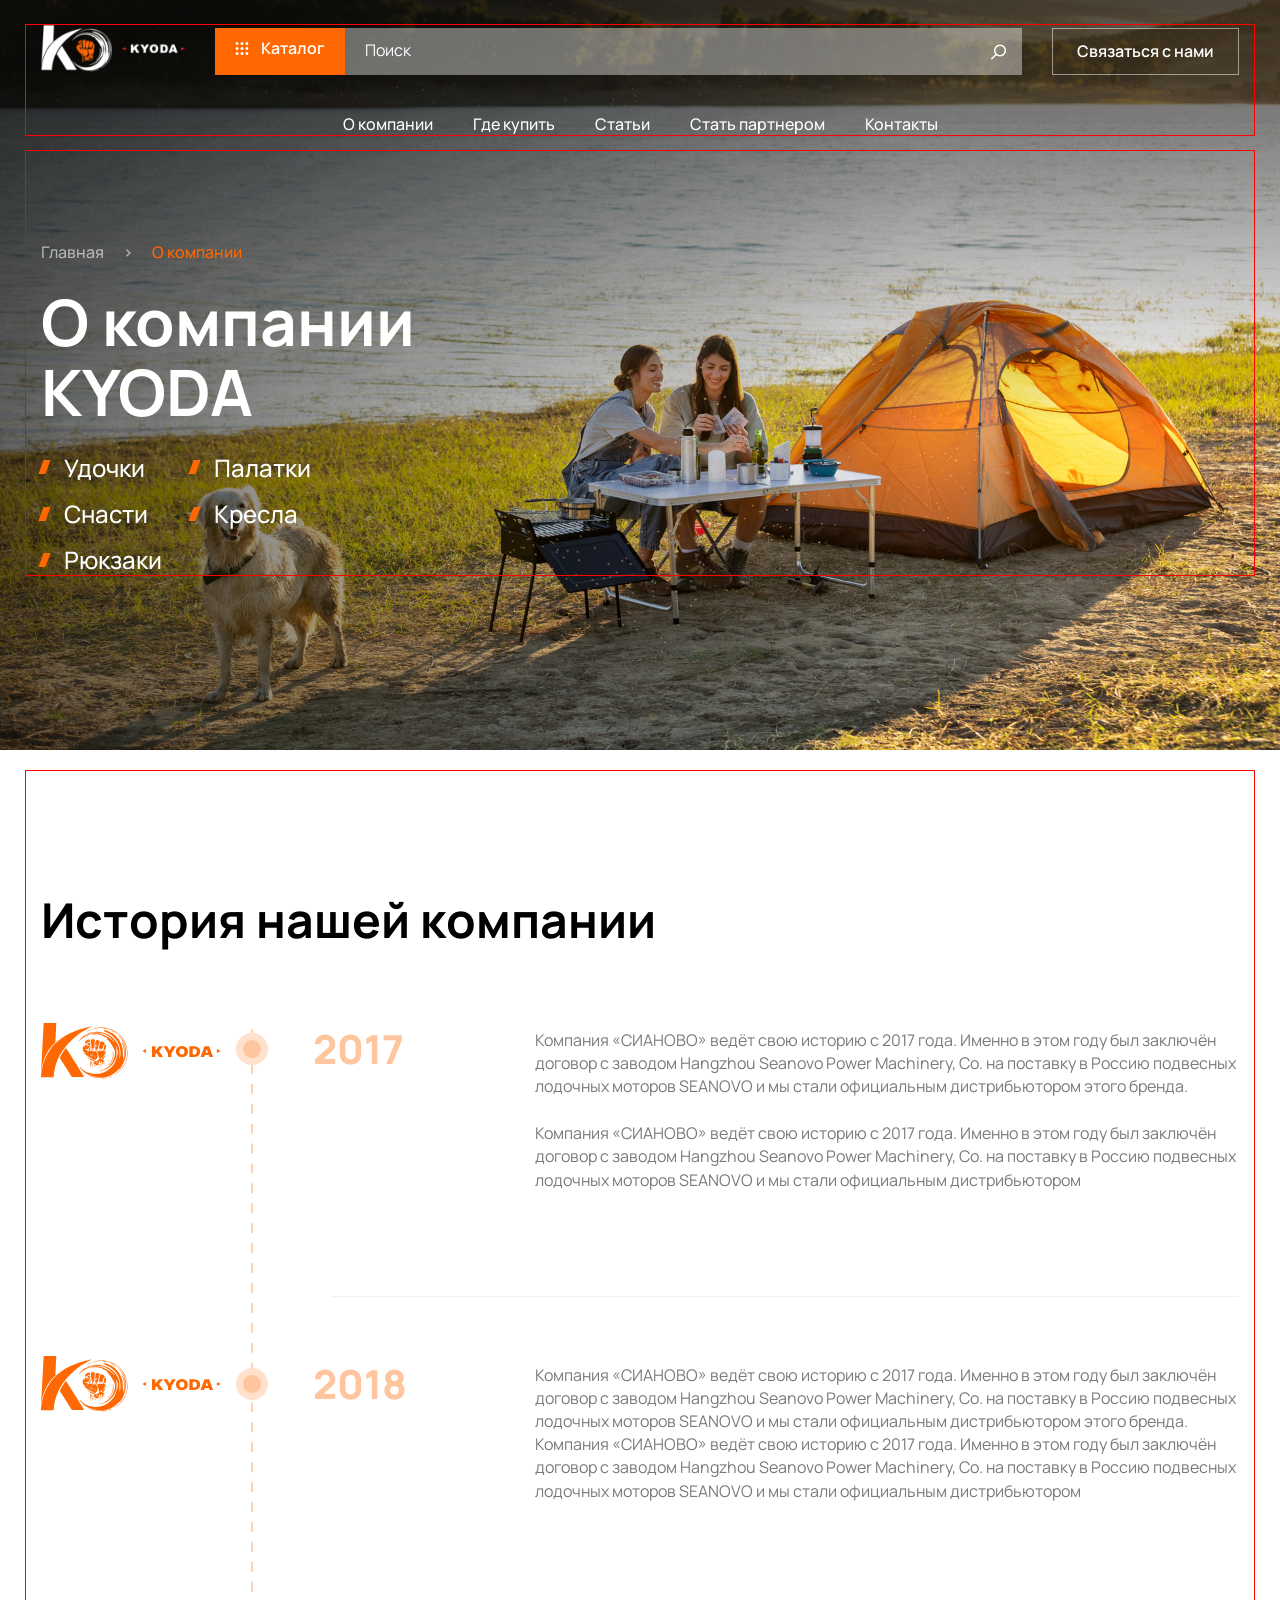
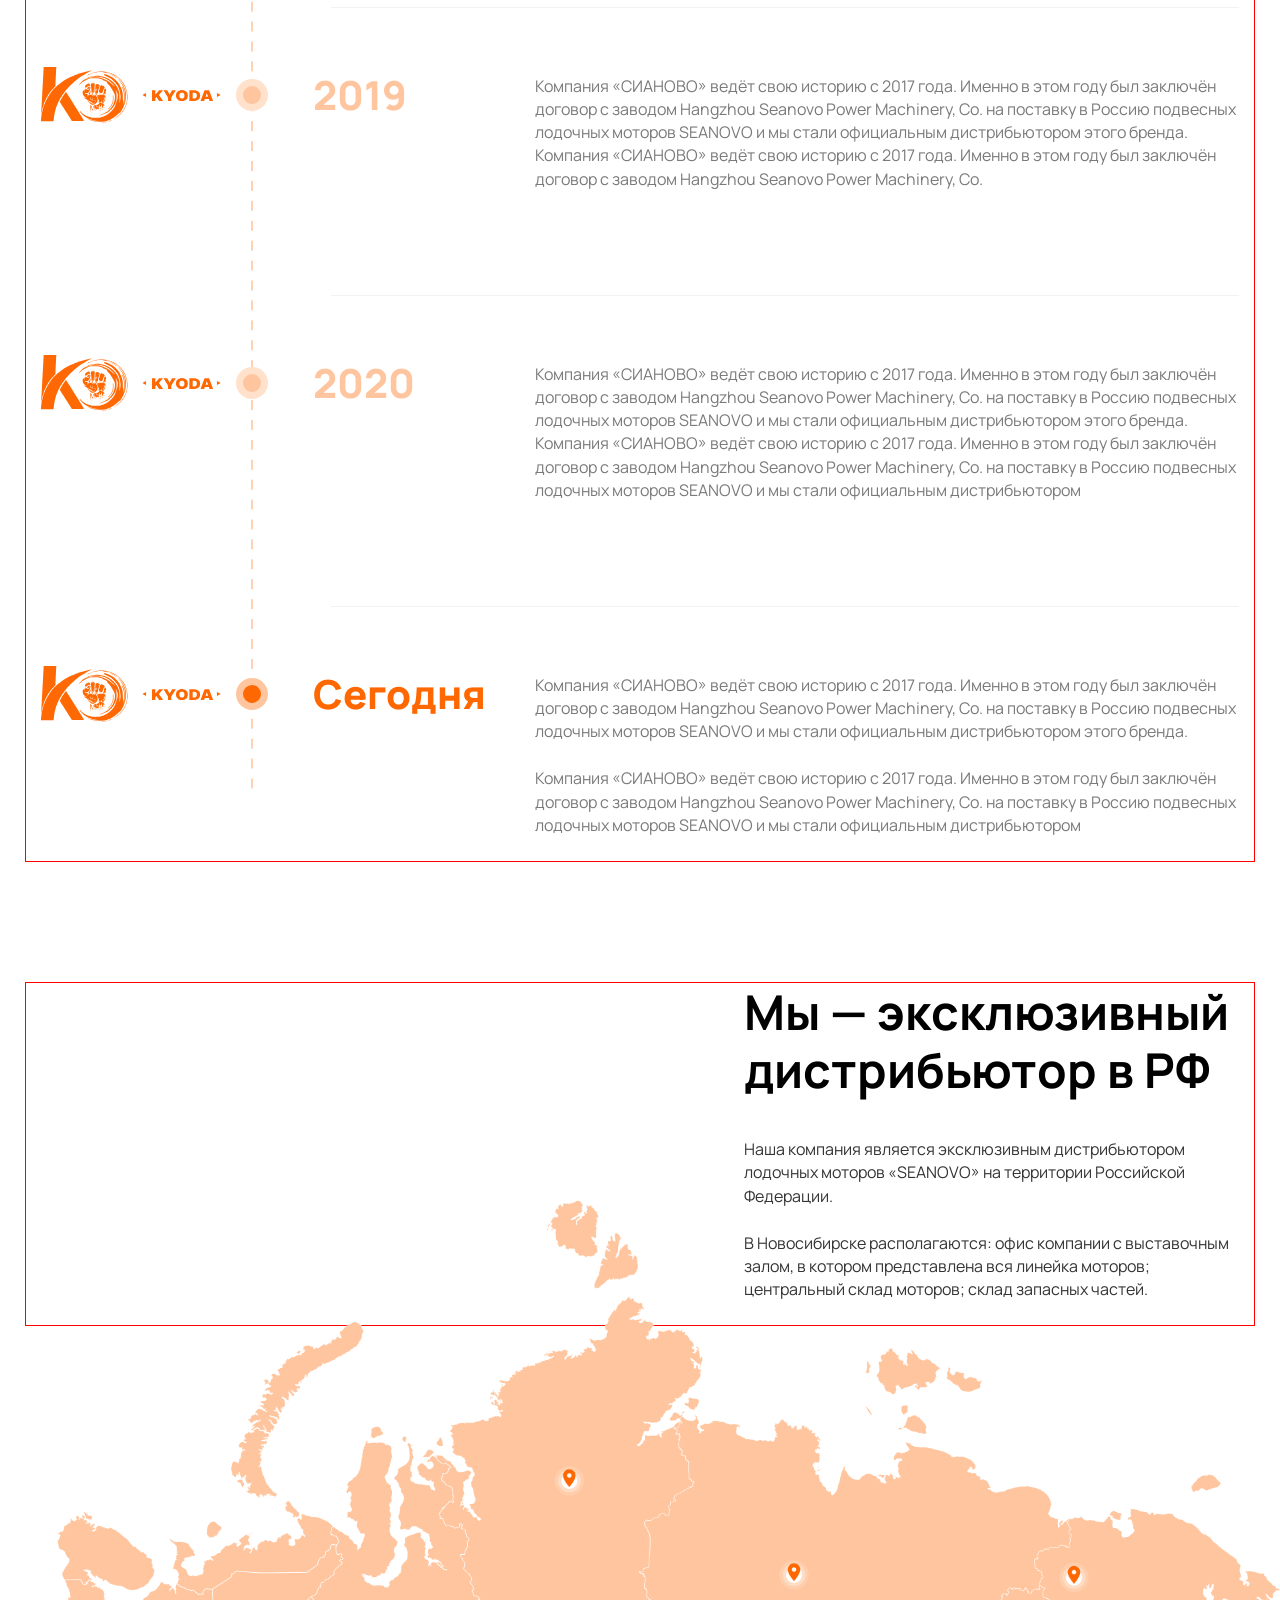
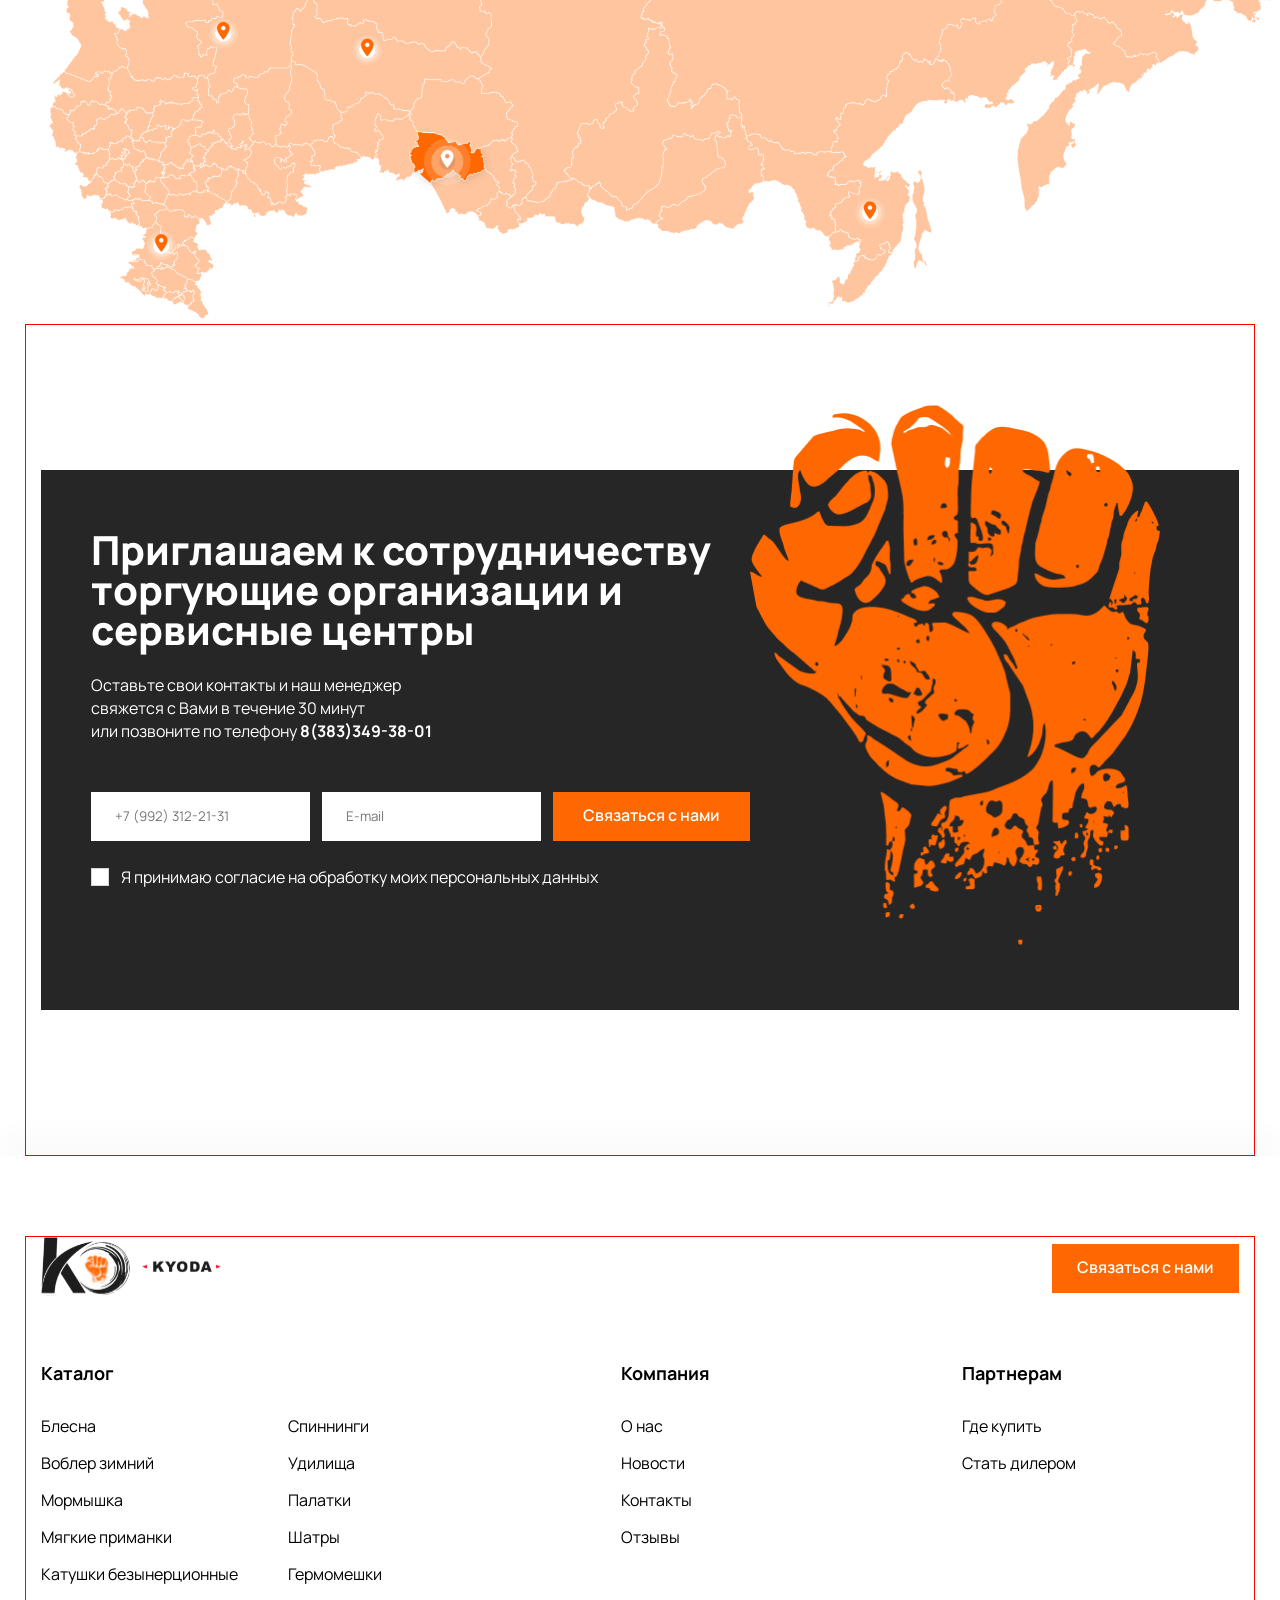
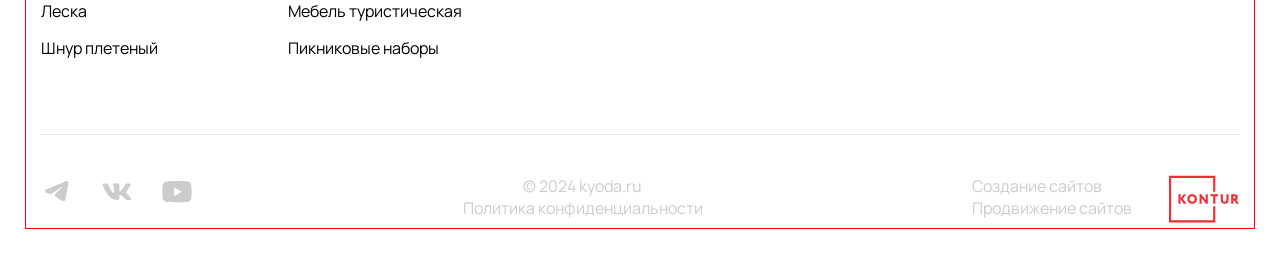
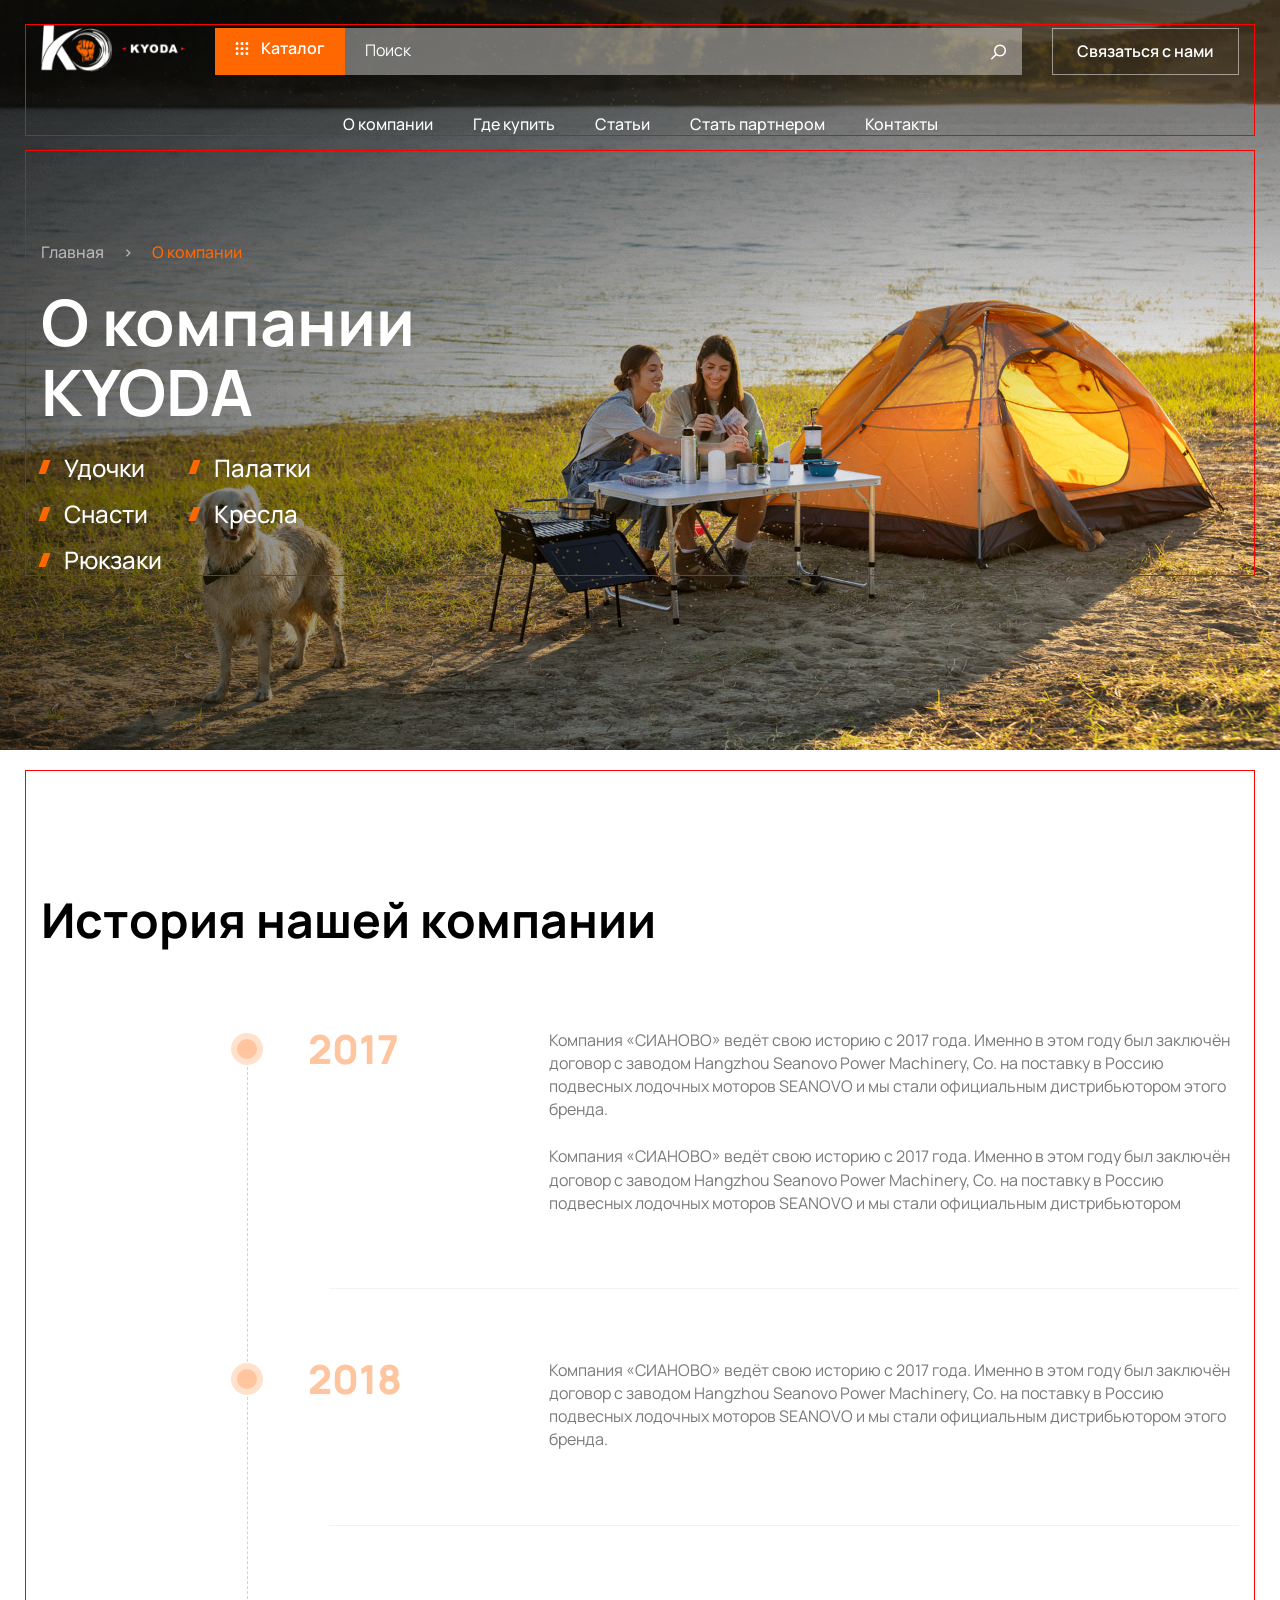
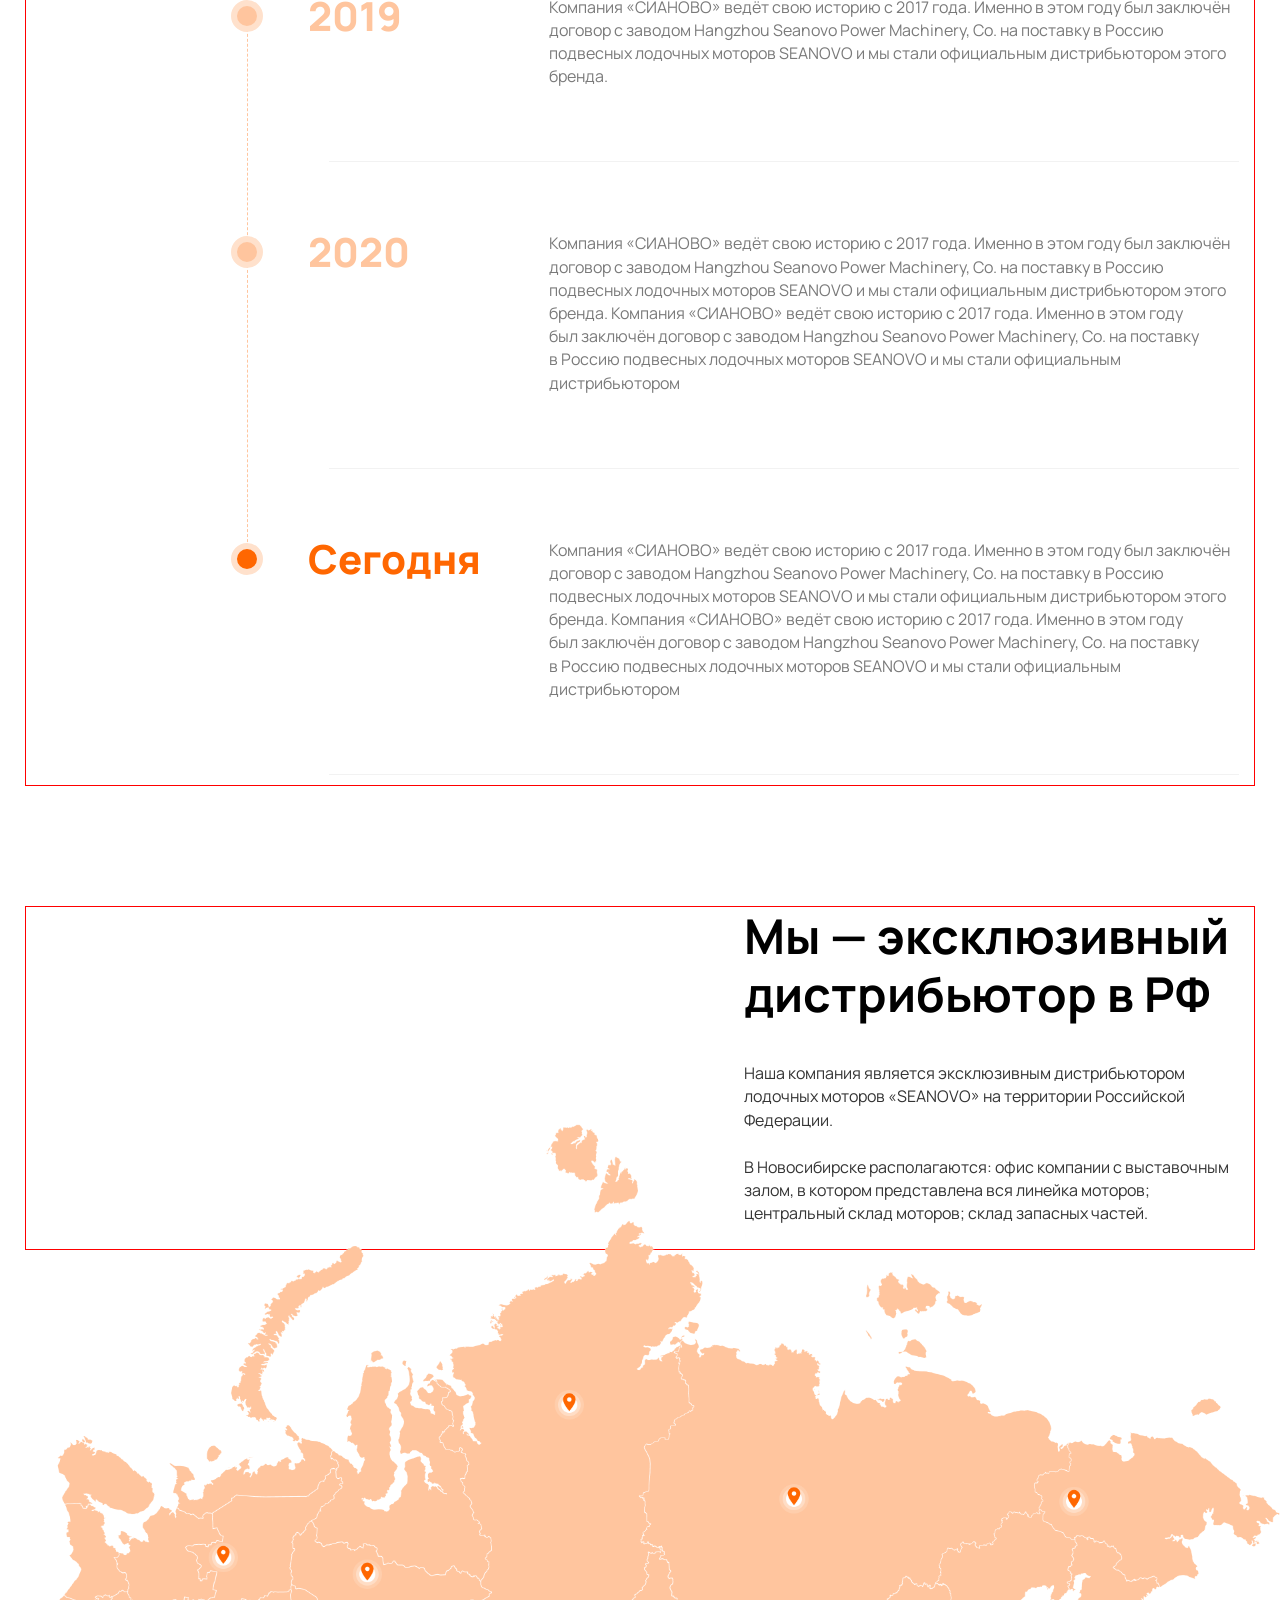
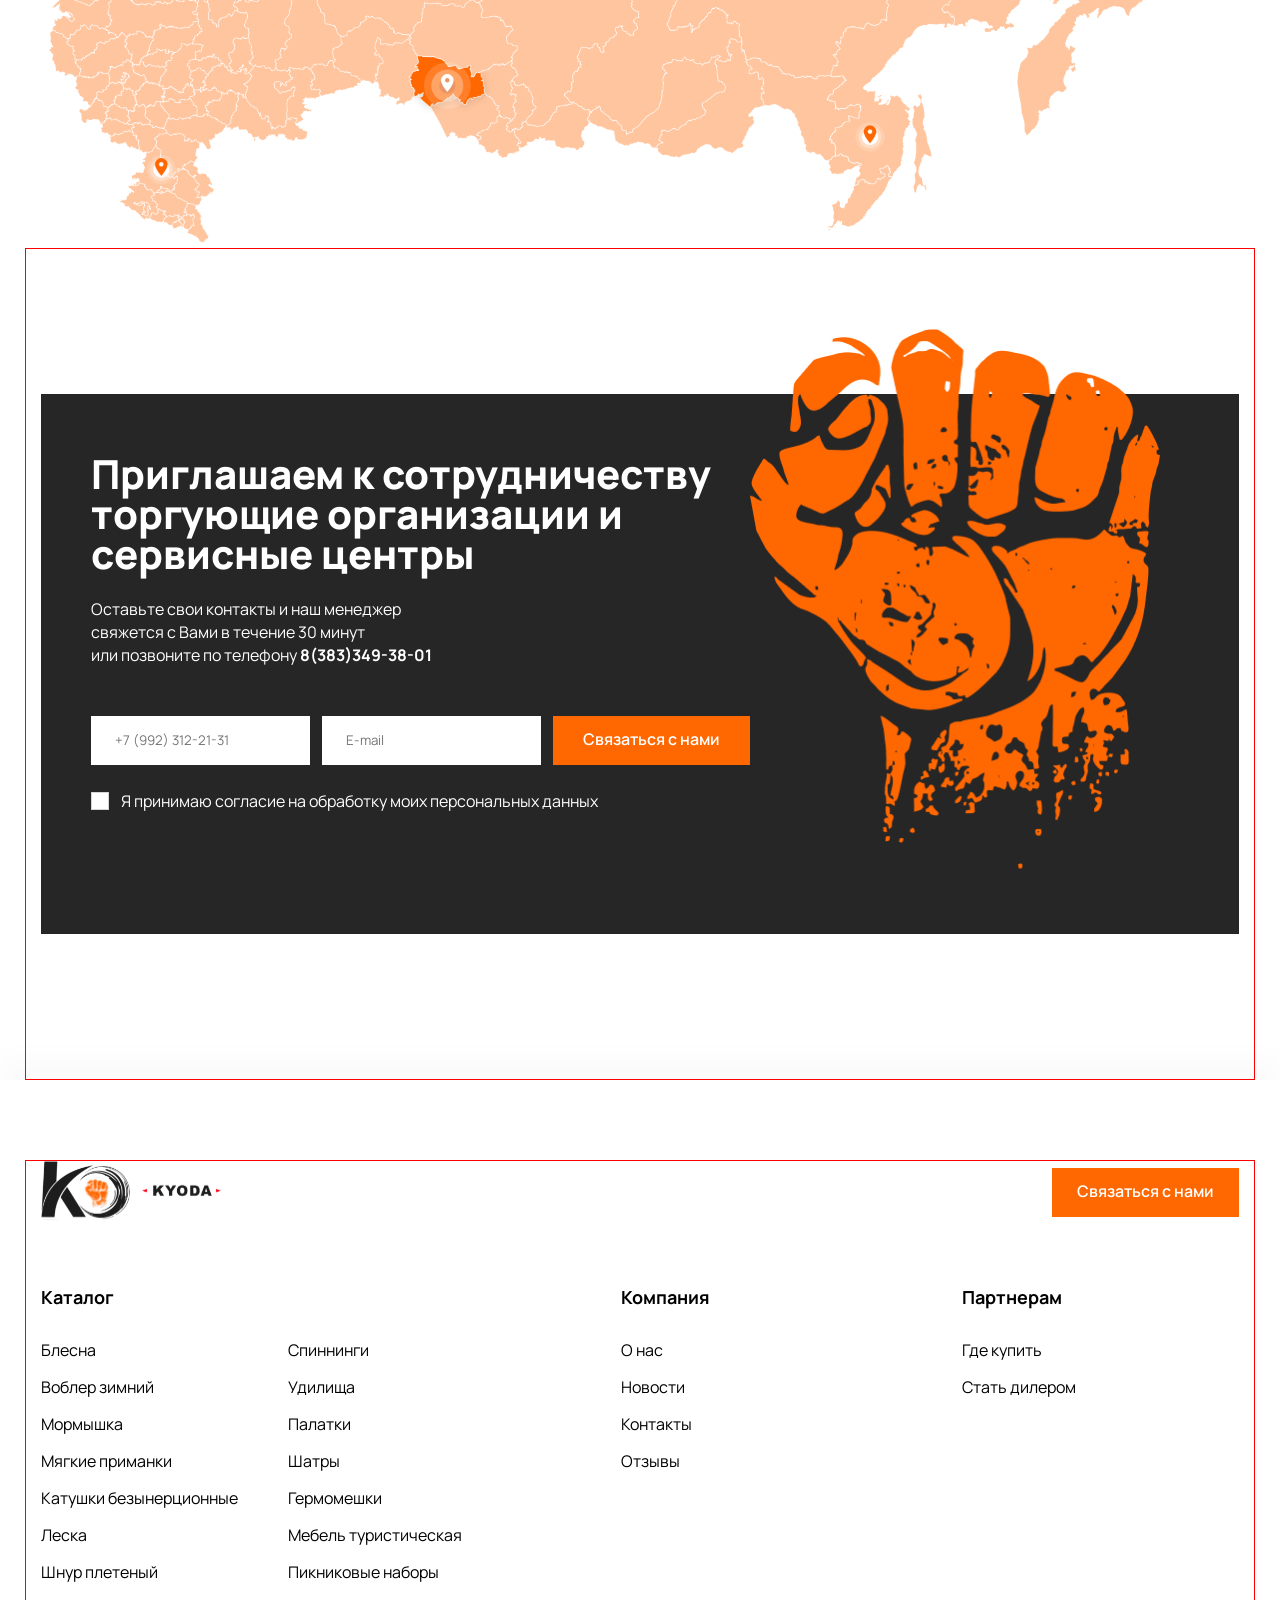
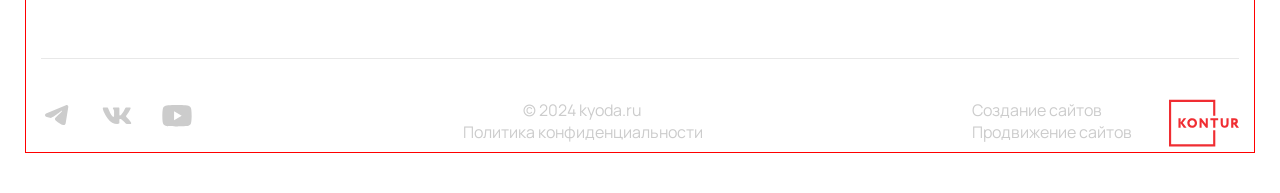
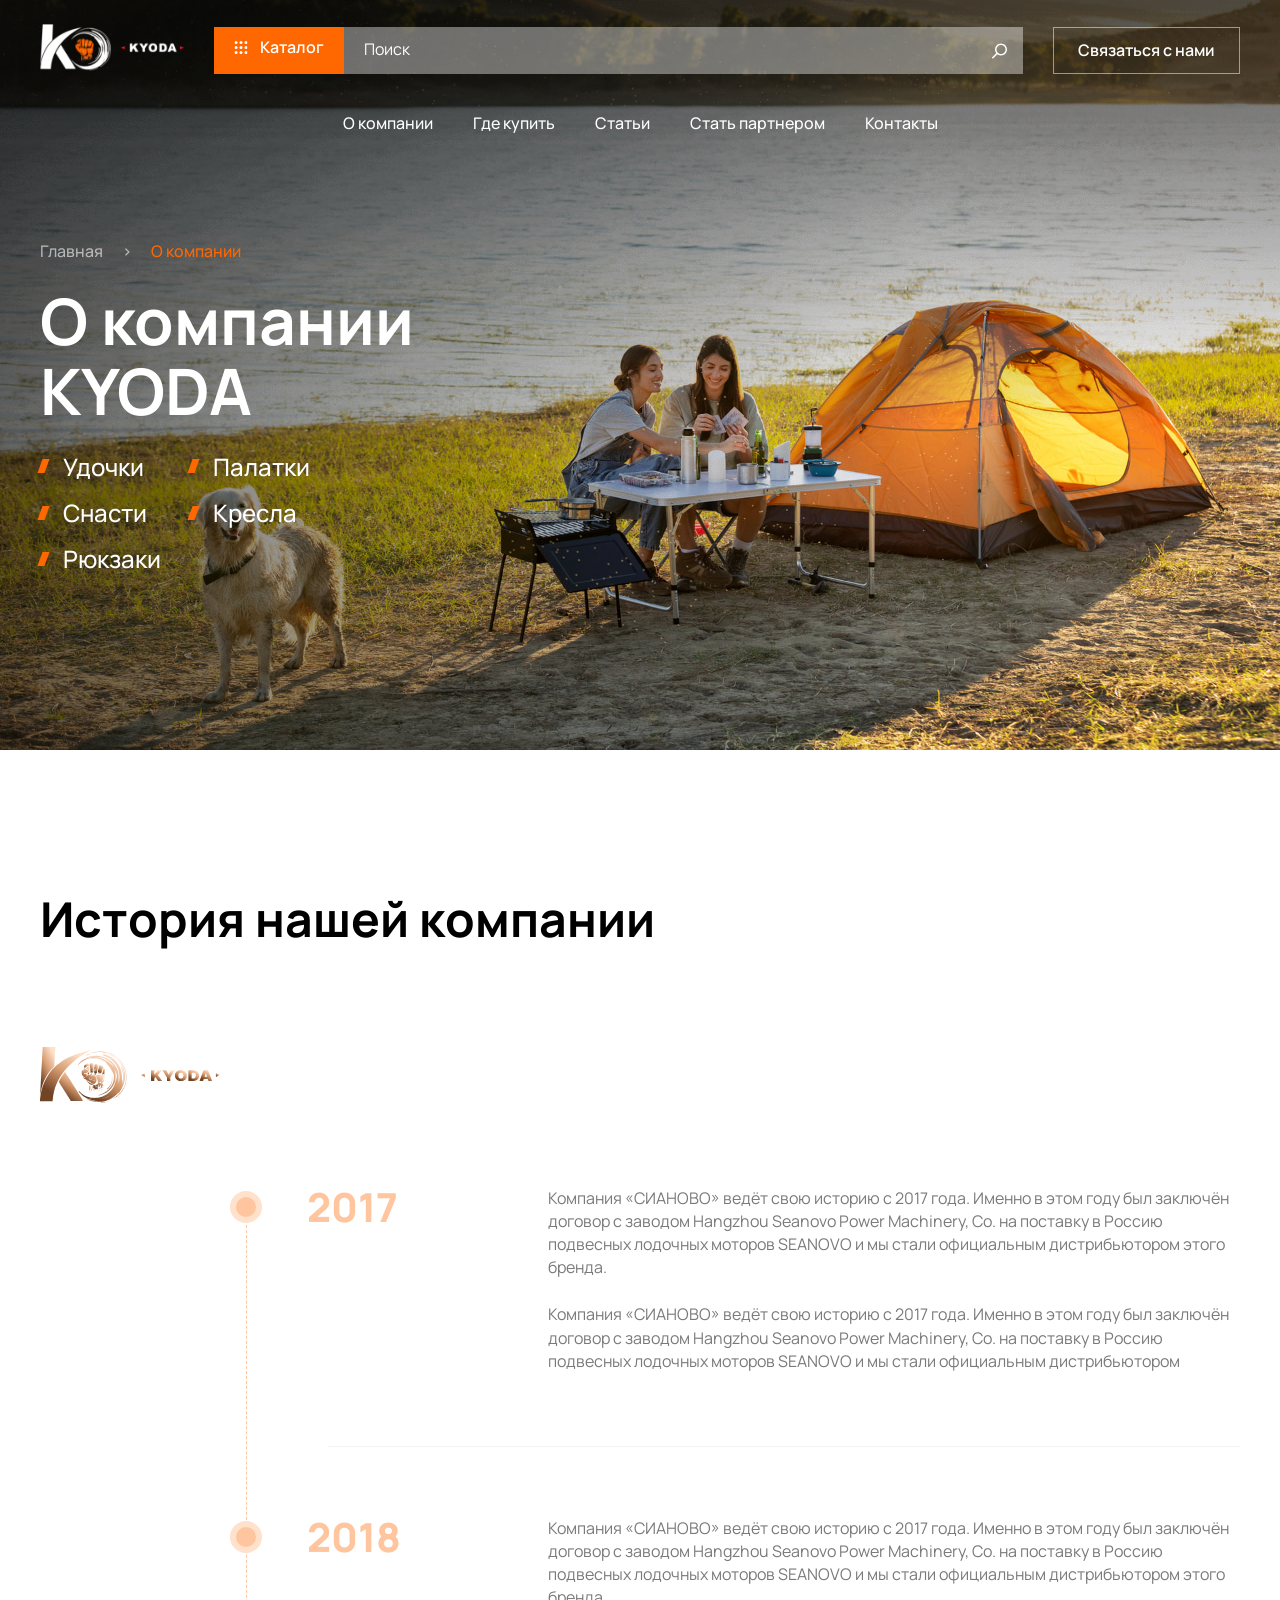
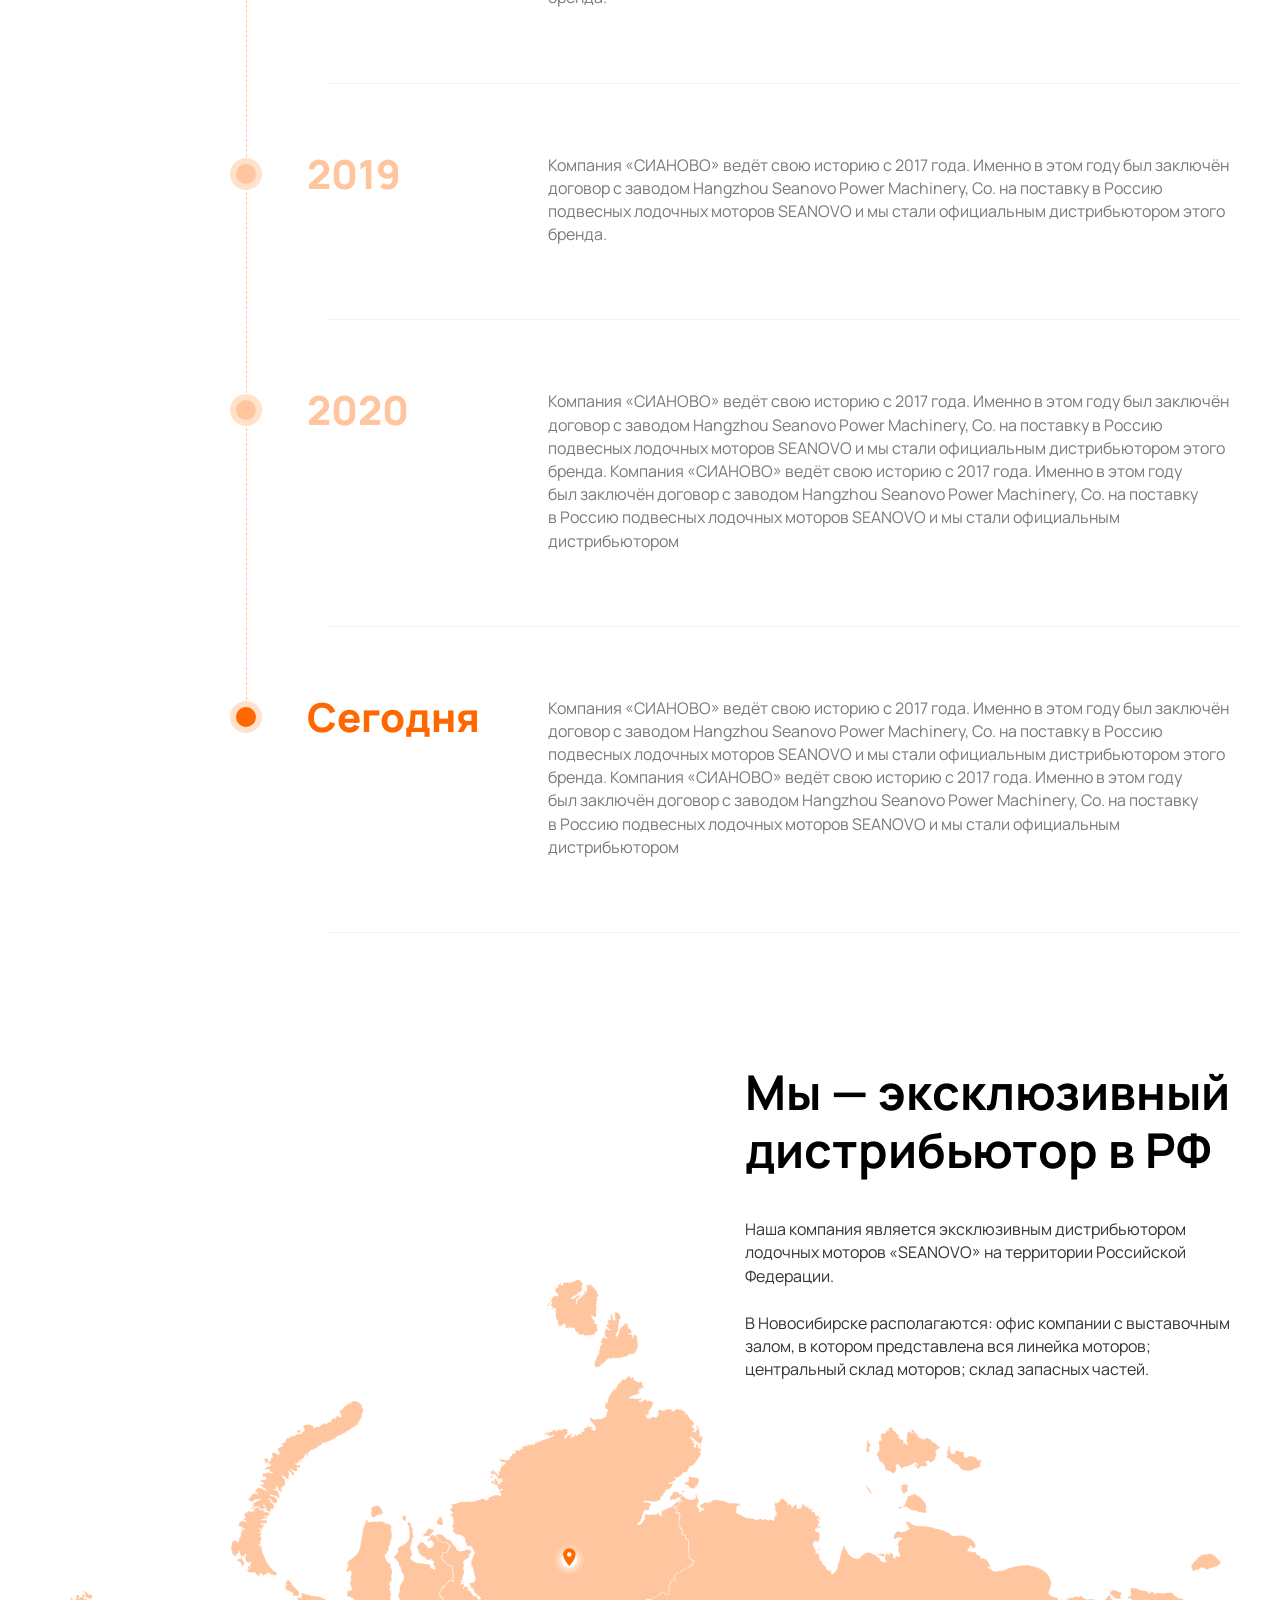
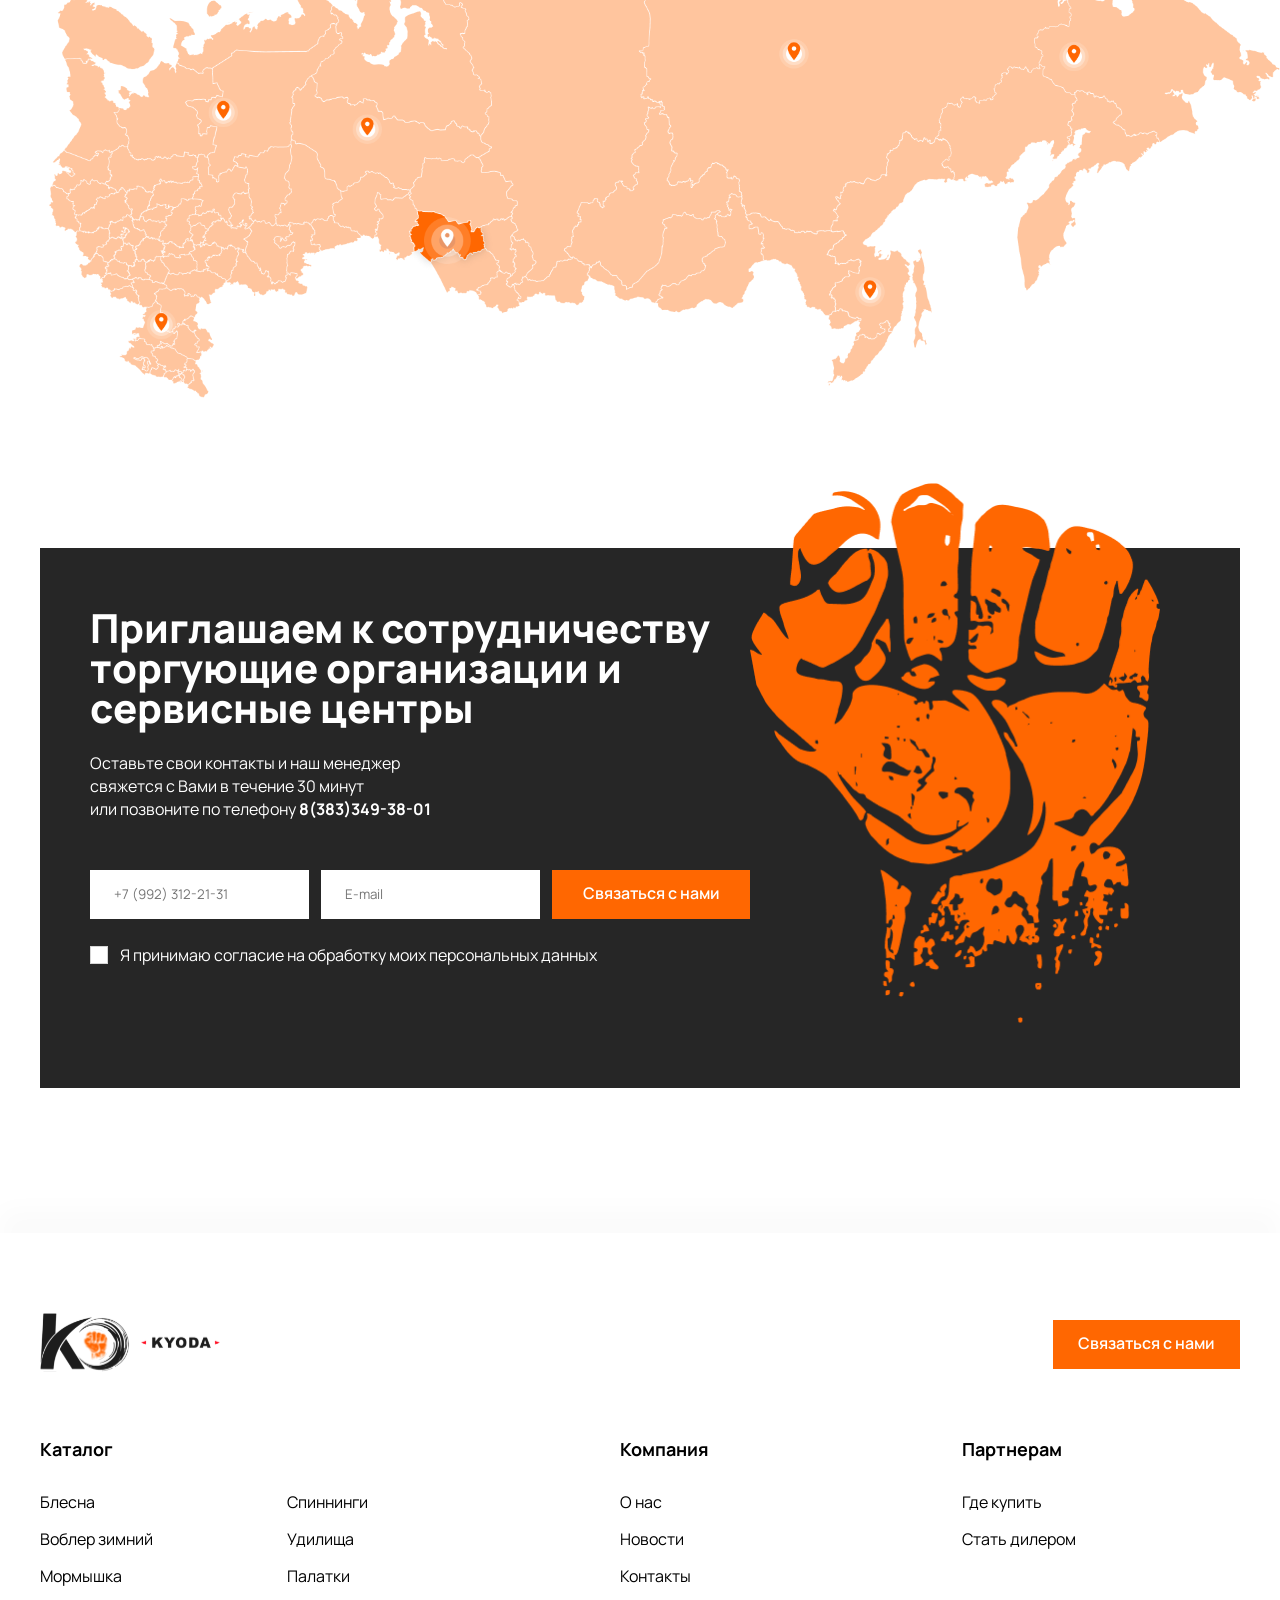
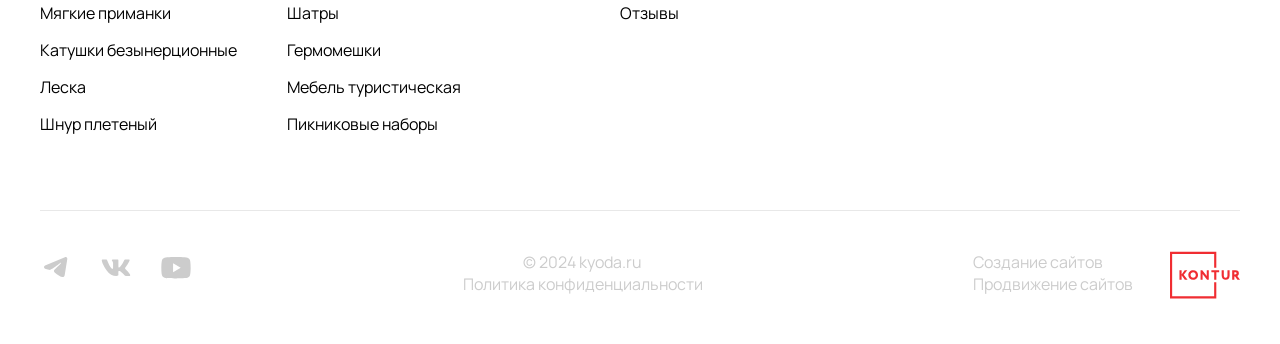
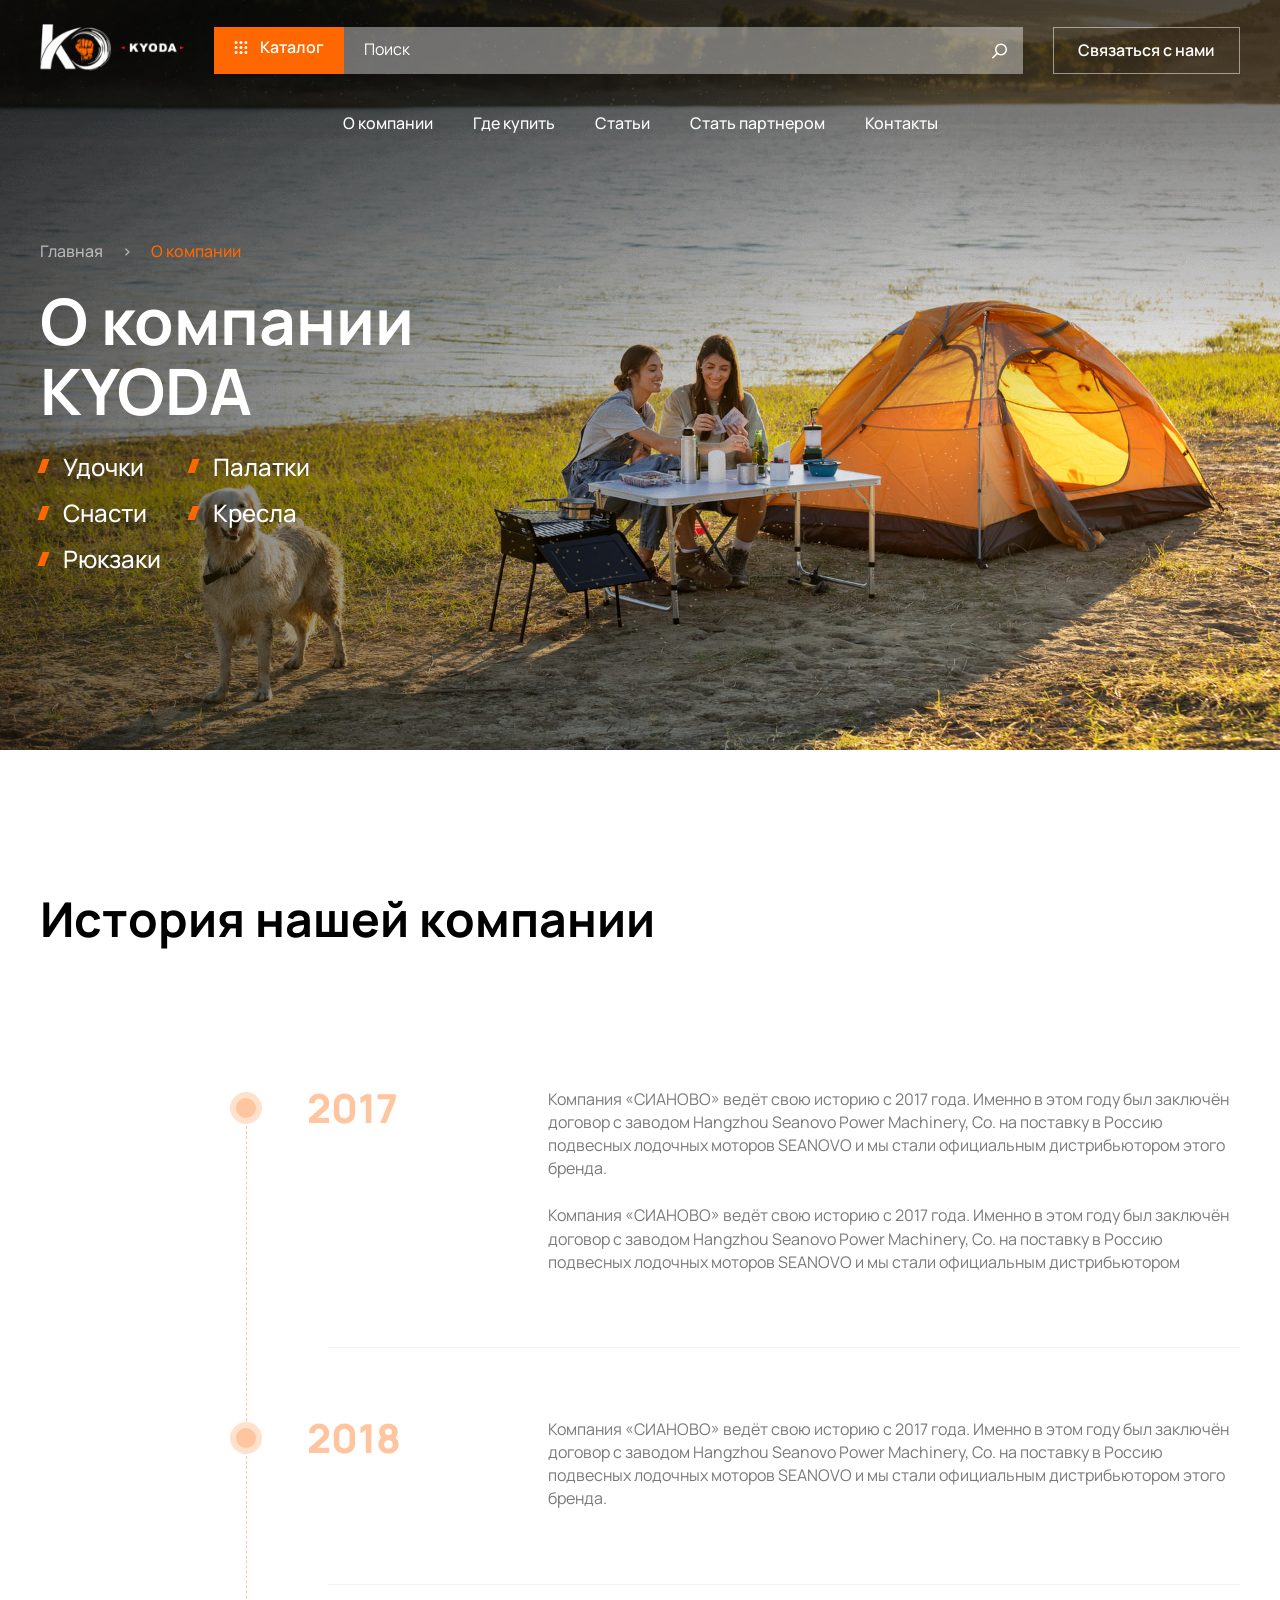
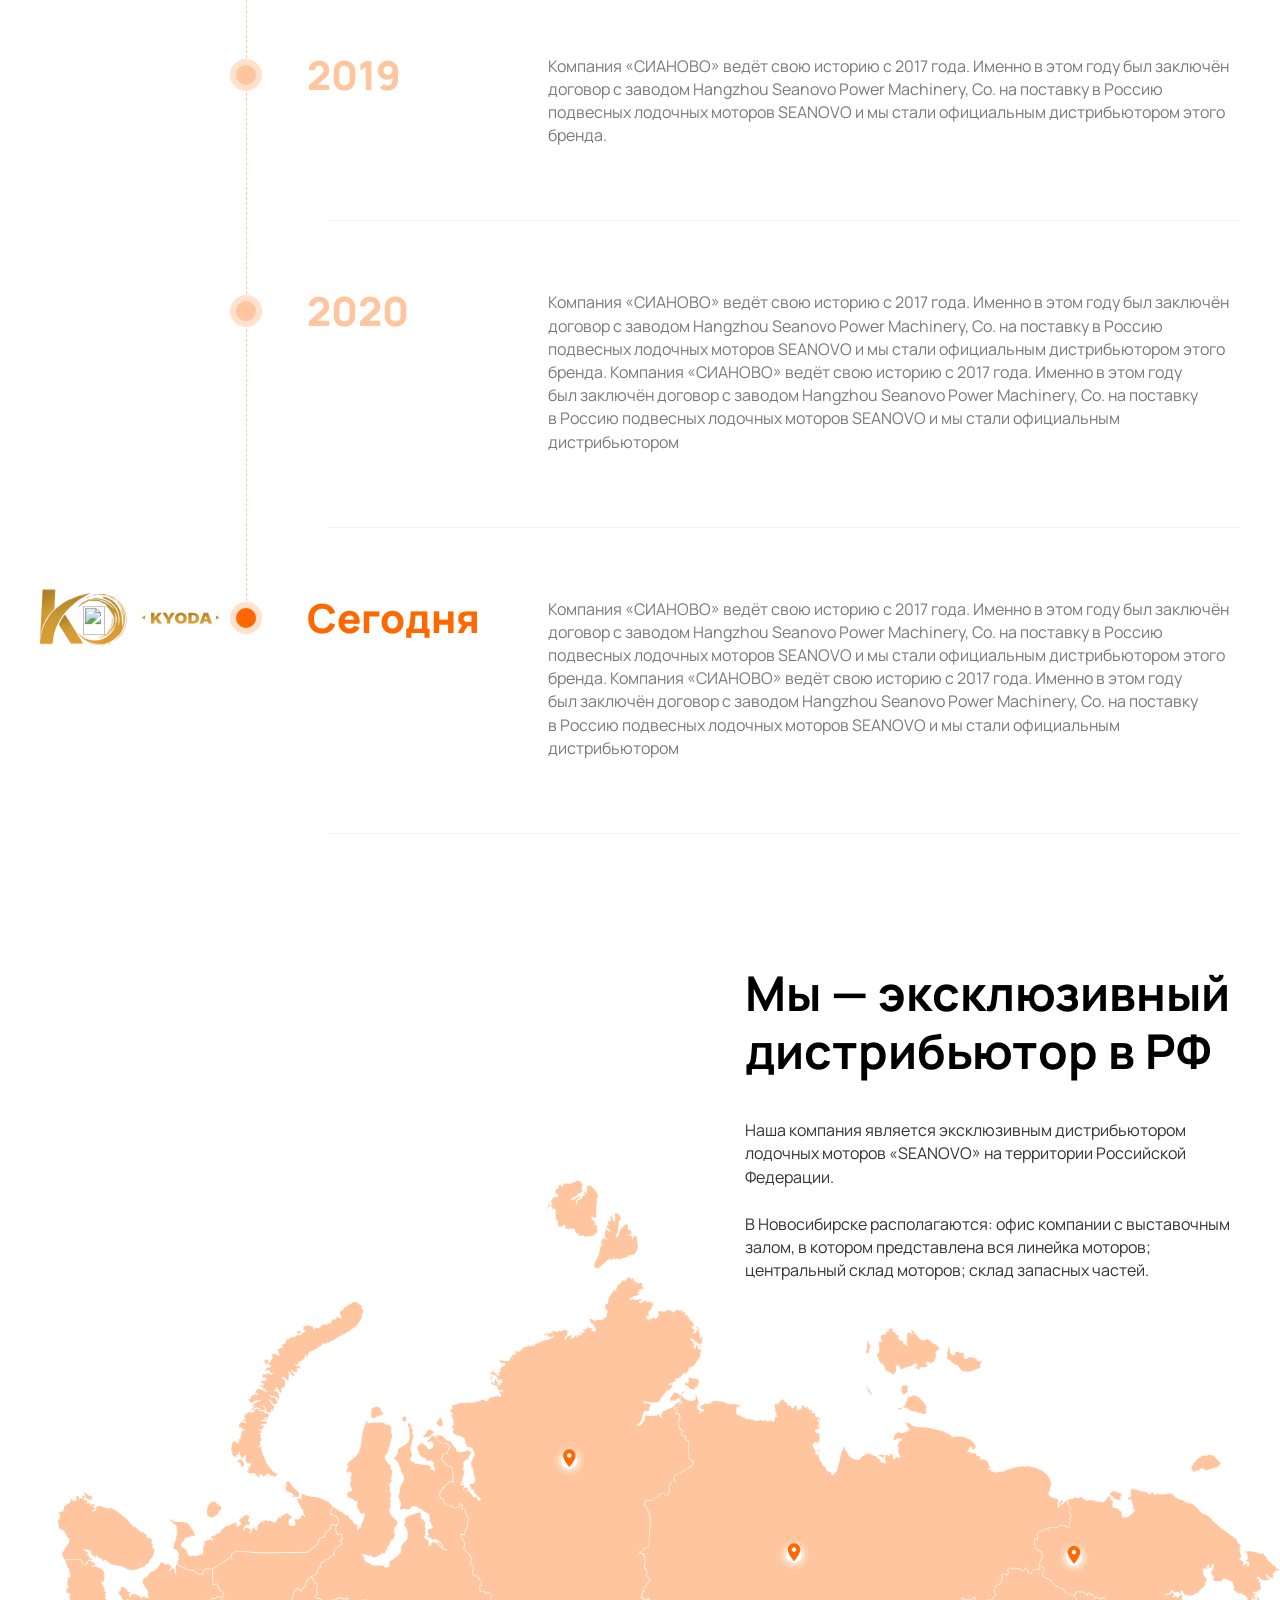
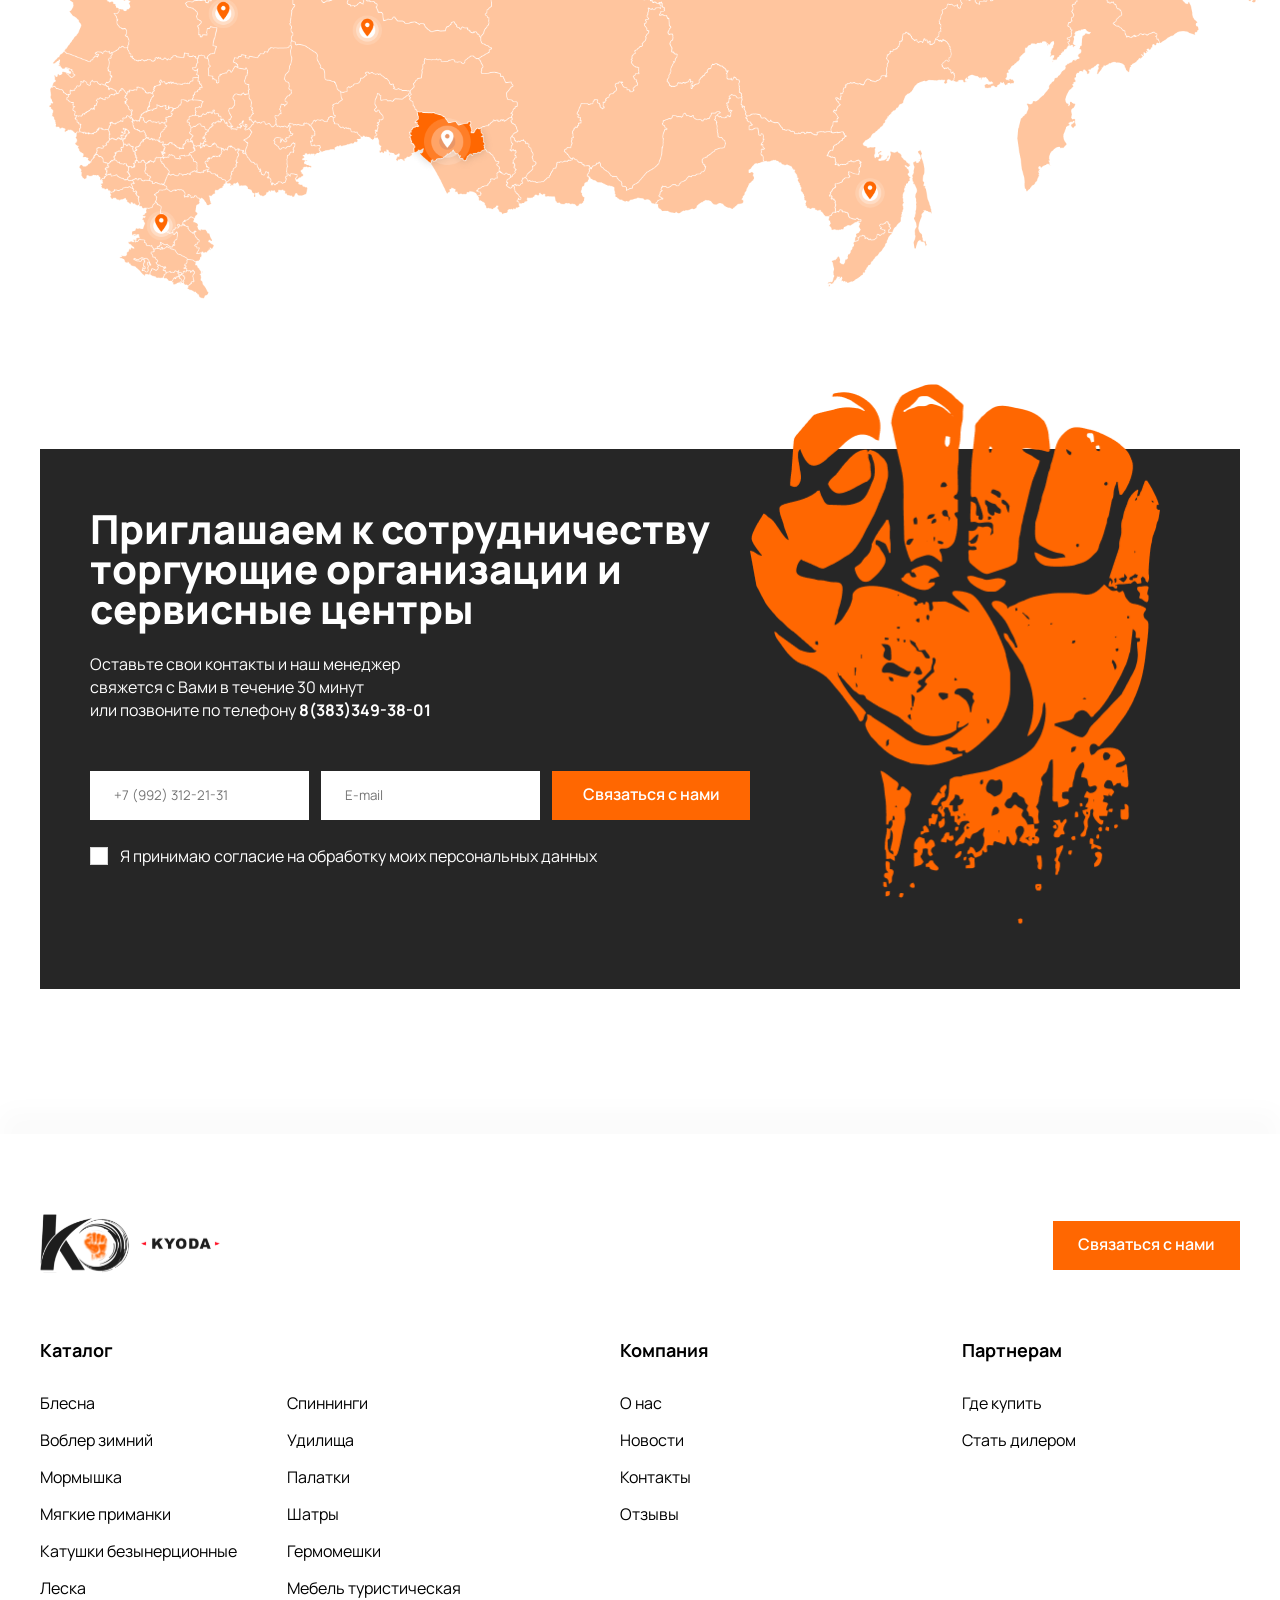
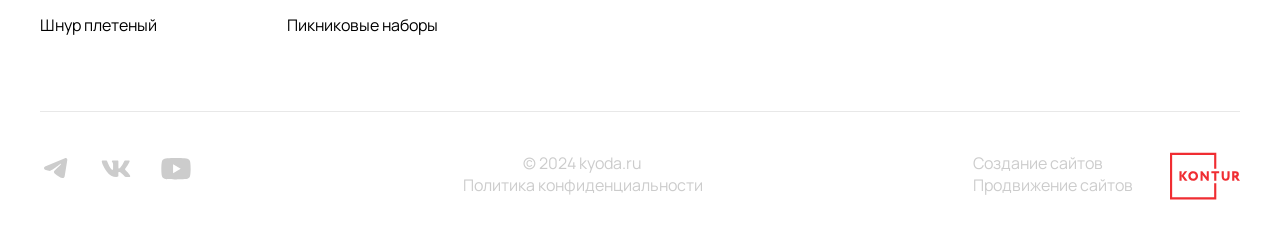
